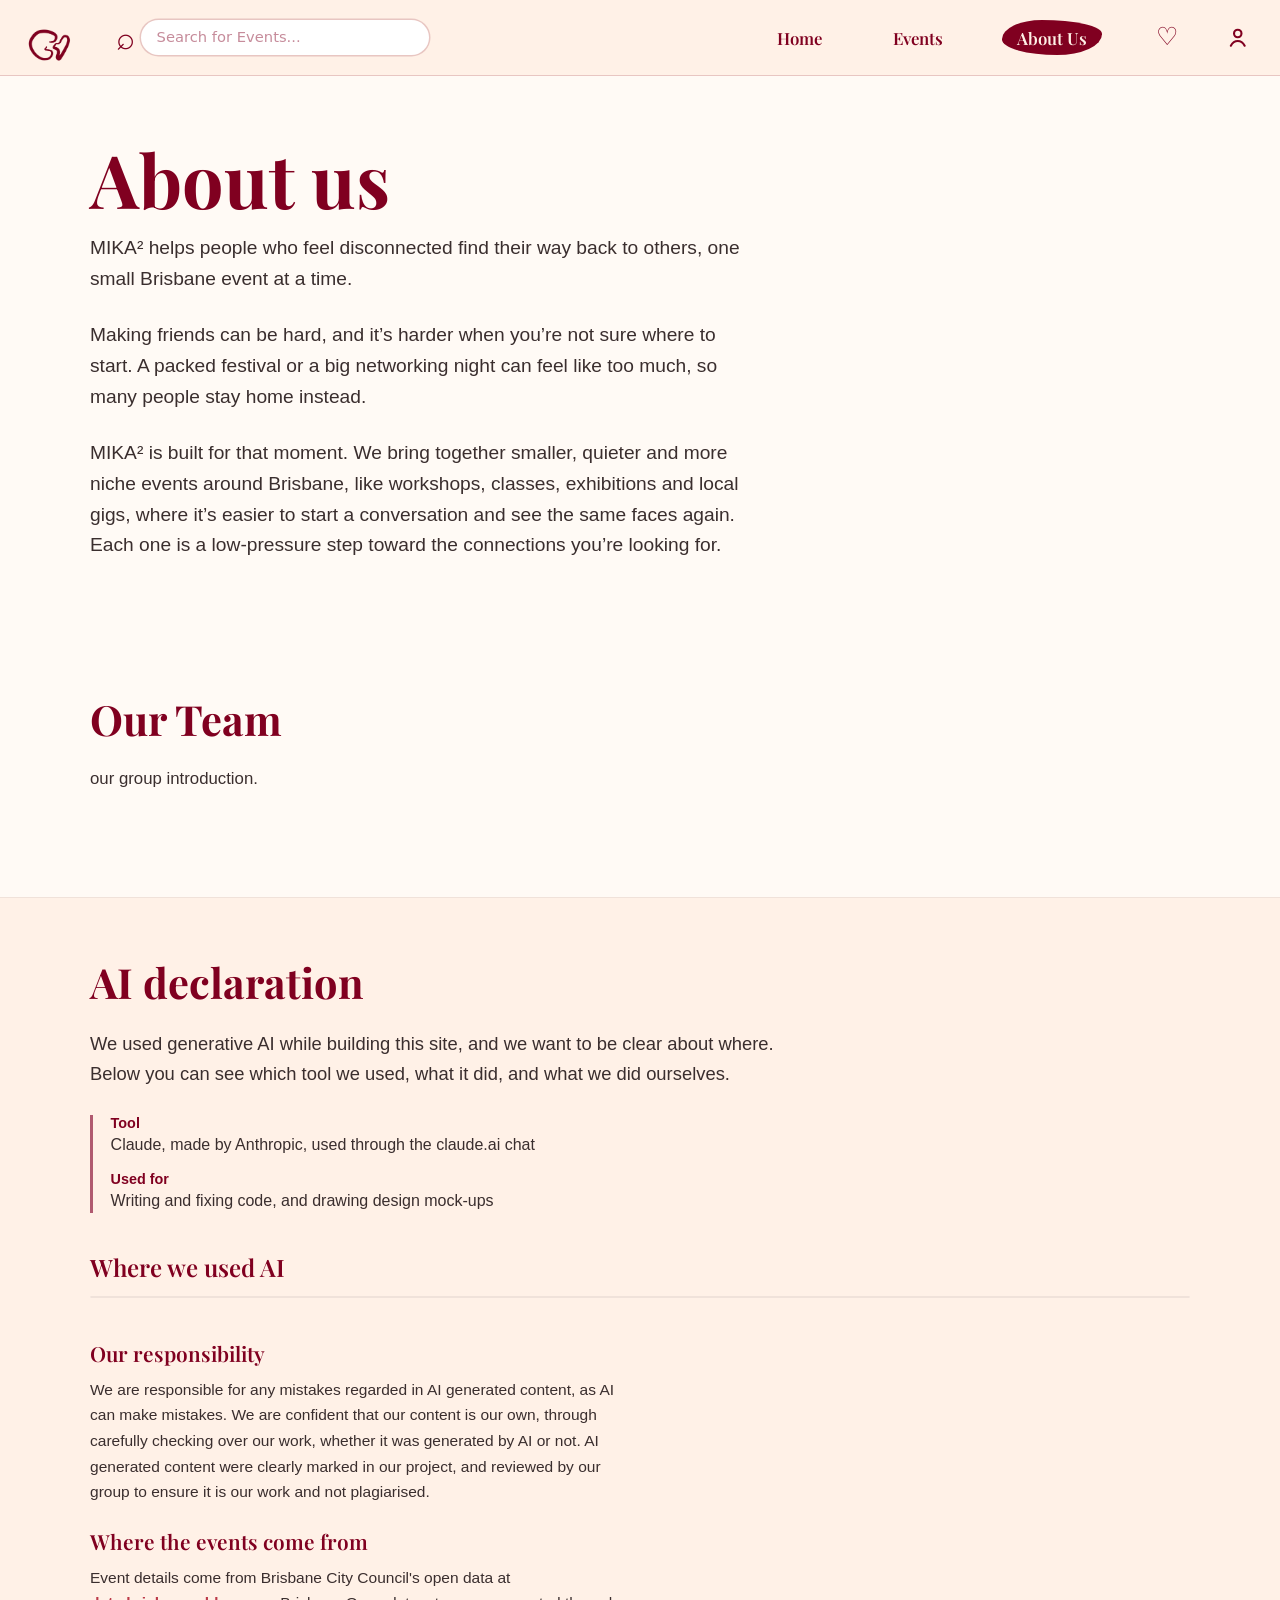
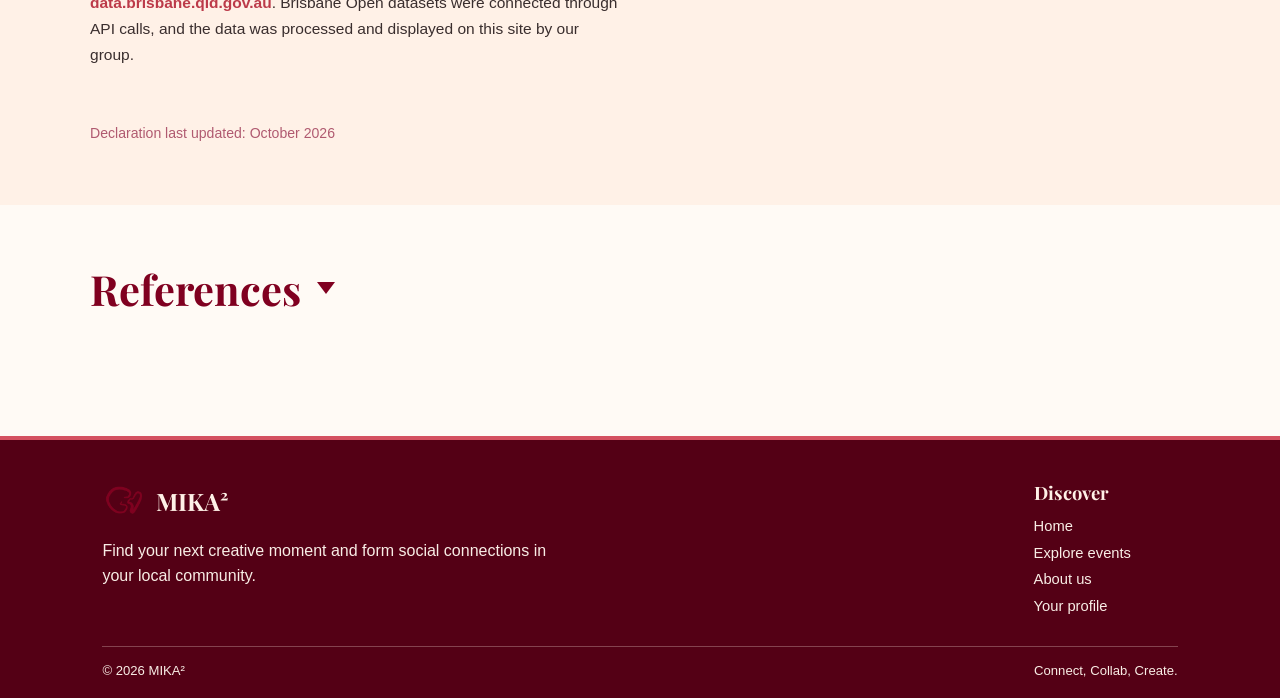
==== html/aboutUs.html @ 2e44e5c0 "about us page (references, added description), fixed heart icon size (header)" ====
<!DOCTYPE html>
<html lang="en">
<head>
    <meta charset="UTF-8">
    <meta name="viewport" content="width=device-width, initial-scale=1.0">
    <title>MIKA² - About Us</title>
    <link rel="stylesheet" href="../css/style.css">
    <link rel="stylesheet" href="https://cdnjs.cloudflare.com/ajax/libs/font-awesome/6.5.0/css/all.min.css">
</head>
<body class="about-page">

<!-- header (same as the other pages; About Us is the active link) -->
<header class="site-header">
    <!-- logo & search bar -->
    <div class="header-start"> 
        <a href="index.html" class="logo" aria-label="Home">
            <img src="../images/logo.png" alt="Site logo" />
        </a>
        <!-- search bar -->
        <form class="search" action="#" method="get">
            <span class="search__icon" aria-hidden="true">⌕</span>
            <input id="search-input" type="search" name="q" placeholder="Search for Events..." autocomplete="off" />
        </form>
    </div>
    <!-- right side of header (nav links, saved, profile) -->
    <div class="header-end">
        <nav class="nav" aria-label="Primary">
            <a href="index.html" class="nav__link">Home</a>
            <a href="browsingPage.html" class="nav__link">Events</a>
            <a href="aboutPage.html" class="nav__link is-active">About Us</a>
            <a href="profilePage.html#favourites" class="icon-btn" aria-label="saved-events">
                <span aria-hidden="true">♡</span>
            </a>
        </nav>

        <div class="header-actions">
            <div class="dropdown-profile-icon">
                <a href="profilePage.html" class="icon-btn" aria-label="Profile">
                <!-- SVG icon for profile - <svg> creates a vector graphic -->
                <svg class="profile-icon" viewBox="0 0 24 24" width="22" height="22" aria-hidden="true">
                    <circle cx="12" cy="8" r="3.5" fill="none" stroke="currentColor" stroke-width="2" />
                    <path d="M5.5 19.5c1.6-3 4-4.5 6.5-4.5s4.9 1.5 6.5 4.5" />
                </svg>
                </a>
                <div class="dropdown-content-profile">
                    <a href="profilePage.html">
                        <i class="fa-regular fa-circle-user"></i> Profile</a>
                    <a href="loginPage.html"> 
                        <i class="fa-solid fa-right-from-bracket"></i> Logout </a>
                    <a href="profilePage.html#settings">
                        <i class="fa-solid fa-gear"></i> Settings</a>
                </div>
            </div>
        </div>
    </div>
</header>

<main>

    <!-- intro -->
    <section class="ab-hero">
        <div class="ab-wrap">
            <h1>About us</h1>
            <p class="ab-hero__lead">
                MIKA² helps people who feel disconnected find their way back to others, one small Brisbane event at a time.
            </p>
            <p class="ab-hero__lead">
                Making friends can be hard, and it’s harder when you’re not sure where to start. A packed festival or a big networking night can feel like too much, so many people stay home instead.
            </p>
            <p class="ab-hero__lead">
                MIKA² is built for that moment. We bring together smaller, quieter and more niche events around Brisbane, like workshops, classes, exhibitions and local gigs, where it’s easier to start a conversation and see the same faces again. Each one is a low-pressure step toward the connections you’re looking for.
            </p>
        </div>
    </section>

    <!-- ===== SECTION 1: GROUP INTRODUCTION ===== -->
    <section class="ab-section" id="group" aria-labelledby="group-title">
        <div class="ab-wrap">
            <h2 id="group-title">Our Team</h2>

            <div class="ab-intro">
                <p>
                    our group introduction.
                </p>

            </div>

            <!-- people are added by about.js from the TEAM list at the top of that file -->
            <ul class="team-list" id="team-list" aria-label="Group members"></ul>
        </div>
    </section>

    <!-- ===== SECTION 2: AI DECLARATION ===== -->
    <section class="ab-section ab-section--tint" id="ai-declaration" aria-labelledby="ai-title">
        <div class="ab-wrap">
            <h2 id="ai-title">AI declaration</h2>

            <p class="ab-statement">
                We used generative AI while building this site, and we want to be clear about where.
                Below you can see which tool we used, what it did, and what we did ourselves.
            </p>

            <dl class="ab-facts">
                <div>
                    <dt>Tool</dt>
                    <dd>Claude, made by Anthropic, used through the claude.ai chat</dd>
                </div>
                <div>
                    <dt>Used for</dt>
                    <dd>Writing and fixing code, and drawing design mock-ups</dd>
                </div>
            </dl>

            <div class="ab-ledger-head">
                <h3>Where we used AI</h3>
            </div>

            <!-- the items are added by about.js from the AI_USES list at the top of that file -->
            <div class="ledger" id="ai-ledger"></div>

            <div class="ab-notes">
                <div>
                    <h3>Our responsibility</h3>
                    <p>
                        We are responsible for any mistakes regarded in AI generated content, as AI can make
                        mistakes. We are confident that our content is our own, through carefully checking over
                        our work, whether it was generated by AI or not.
                        AI generated content were clearly marked in our project, and reviewed by our group
                        to ensure it is our work and not plagiarised. 
                    </p>
                    <h3>Where the events come from</h3>
                    <p>
                        Event details come from Brisbane City Council's open data at
                        <a href="https://data.brisbane.qld.gov.au" target="_blank" rel="noopener">data.brisbane.qld.gov.au</a>.
                        Brisbane Open datasets were connected through API calls, and the data was processed and displayed on this site by our group.
                    </p>
                </div>
            </div>

            <p class="ab-updated">Declaration last updated: <span id="declaration-updated">October 2026</span></p>
        </div>
    </section>

    <!-- ===== SECTION 3: REFERENCES ===== -->
    <section class="ab-section" id="references" aria-labelledby="references-title">
        <div class="ab-wrap">
            <details class="ab-dropdown">
                <summary class="ab-dropdown__summary">
                    <h2 id="references-title">References</h2>
                </summary>
                <p class="ab-statement">
                    @Arosemaxfield. (n.d.). Record Player Doodling [Pinterest pin]. Pinterest. https://au.pinterest.com/pin/705868941645398551/ 
                </p>
                <p class="ab-statement">
                    Bertelli, M. (2023). A thoughtful display of diverse photographs in a well-lit gallery exhibit.Pexel. https://www.pexels.com/photo/series-of-photographies-on-exhibition-15138864/ 
                </p>
                <p class="ab-statement">
                    RDNE Stock project. (2021, June 3). A woman singing while holding a violin · free stock photo. Pexels. https://www.pexels.com/photo/a-woman-singing-while-holding-a-violin-8198153/
                </p>
                <p class="ab-statement">
                    Tiwari, s. (2025). API Handling in JavaScript & React: From Basics to Pro-Level. Dev Community.https://dev.to/shubhamtiwari909/mastering-api-handling-in-javascript-react-a-completeguide-45kk 
            </details>
        </div>
    </section>
</main>

<footer class="site-footer" id="about">
    <div class="site-footer__intro">
        <a href="index.html" class="site-footer__brand" aria-label="MIKA squared home">
            <img src="../images/logo.png" alt="">
            <span>MIKA²</span>
        </a>
        <p>Find your next creative moment and form social connections in your local community.</p>
    </div>

    <nav class="site-footer__links" aria-label="Footer">
        <h2>Discover</h2>
        <a href="index.html">Home</a>
        <a href="browsingPage.html">Explore events</a>
        <a href="aboutPage.html">About us</a>
        <a href="profilePage.html">Your profile</a>
    </nav>

    <div class="site-footer__bottom">
        <span>© 2026 MIKA²</span>
        <span>Connect, Collab, Create.</span>
    </div>
</footer>

<script src="../js/about.js"></script>
<script src="../js/profile-dropDown.js"></script>
</body>
</html>
---- css/style.css ----
.record {
	border: 2px solid orange;
	padding: 1em;
	margin-top: 1em;
}
@font-face {
  font-family: "Playfair Display";
  src: url("../fonts/PlayfairDisplay-Regular.ttf") format("truetype");
  font-weight: 400;
  font-style: normal;
}

@font-face {
  font-family: "Playfair Display";
  src: url("../fonts/PlayfairDisplay-SemiBold.ttf") format("truetype");
  font-weight: 600;
  font-style: normal;
}

@font-face {
  font-family: "Playfair Display";
  src: url("../fonts/PlayfairDisplay-Bold.ttf") format("truetype");
  font-weight: 700;
  font-style: normal;
}

html {
  scroll-behavior: smooth;
  scroll-padding-top: 70px;
}

body {
  margin: 0;
  background: #fffaf5;
  min-height: 100vh;
}

img {
  max-width: 100%;
  display: block;
}

a {
  color: inherit;
  text-decoration: none;
}

/* * ============================
   MIKA² HEADER
   Palette:
   #800020 primary / nav 
   #FFF1E7 header background
   #FFFFFF search bar
   ============================ */ 

/* header */
.site-header {
  display: flex;
  align-items: center;
  justify-content: space-between;
  gap: 1.5rem;
  padding: 0.85rem 1.5rem;
  background: #FFF1E7;
  border-bottom: 1.5px solid color-mix(in srgb, #800020 18%, transparent);
}

.header-start {
  display: flex;
  align-items: center;
  gap: 2.75rem;
  min-width: 0;
}

.logo {
  flex-shrink: 0;
  display: grid;
  place-items: center;
}

.logo img {
  display: block;
  width: 48px;
  height: 48px;
  object-fit: contain;
  transform: translateY(8.5px);
}

.search {
  display: flex;
  align-items: center;
  gap: 0.35rem;
  flex: 0 1 auto;
  min-width: none;
}

.search__icon {
  flex-shrink: 0;
  color: #800020;
  font-size: 2rem;
  line-height: 1;
}

.search input {
  width: 18rem;
  max-width: 100%;
  border: none;
  border-radius: 999px;
  background: #FFFFFF;
  color: #800020;
  padding: 0.65rem 1rem;
  outline: none;
  box-shadow: 0 0 0 1.5px color-mix(in srgb, #800020 18%, transparent);
}

.search input::placeholder {
  color: color-mix(in srgb, #800020 45%, white);
  font-family: "Work Sans", system-ui, sans-serif;
  font-size: 0.92rem;
}

.search input:focus {
  box-shadow: 0 0 0 2px #800020;
}

.header-end {
  display: flex;
  align-items: center;
  gap: 2.25rem;
  margin-left: auto;
}

.nav {
  display: flex;
  align-items: center;
  justify-content: center;
  gap: 3rem;
  margin: 0;
}

.nav__link {
  font-family: "Playfair Display";
  font-weight: 600;
  font-size: 1.05rem;
  color: #800020;
  padding: 0.4rem 0.7rem;
  border-radius: 40% 60% 45% 55% / 55% 40% 60% 45%; 
  transition: background 0.2s ease, color 0.2s ease;
  white-space: nowrap;
}

.nav__link:hover {
  background: color-mix(in srgb, #800020 12%, transparent);
}

.nav__link.is-active {
  background: #800020;
  color: #FFF1E7;
  padding: 0.4rem 0.95rem;
}

.header-actions {
  display: flex;
  align-items: center;
  gap: 0.25rem;
}

.icon-btn {
  appearance: none;
  border: none;
  background: transparent;
  color: #800020;
  padding: 0.35rem;
  cursor: pointer;
  border-radius: 50%;
  display: grid;
  place-items: center;
  font-size: 1.55rem;
  line-height: 1;
}

.icon-btn:hover {
  background: color-mix(in srgb, #800020 10%, transparent);
}

.icon-btn.is-active {
  background: #800020;
  color: #FFF1E7;
  padding: 0.4rem 0.4rem;
}

.profile-icon {
  width: 25.5px;
  height: 25.5px;
  fill: none;
  stroke: currentColor;
  stroke-width: 2;
}

.profile-icon path {
  stroke-linecap: round;
}

/* * ============================
   MIKA² Login/Signup screens
   Palette:
   #800020 primary / heading
   #FFFAF5 card fill
   #D45060 accent / hover
   #7C4040 secondary text
   #3A2E2E body text
   ============================ */

* {
  box-sizing: border-box;
}

body {
  margin: 0;
  font-family: "Work Sans", sans-serif;
  color: #3A2E2E;
}

[hidden] {
  display: none !important;
}

/* Layout: card over background */
.screen {
  position: relative;
  width: 100%;
  min-height: 100vh;
  display: flex;
  align-items: center;
  justify-content: center;
  padding: 24px;
  overflow: hidden;
}

.bg {
  position: absolute;
  inset: 0;
  background-image: url("../images/login_background.png");
  background-size: cover;
  background-position: center;
  filter: brightness(0.9);
  z-index: 0;
}

.card {
  position: relative;
  z-index: 1;
  width: 100%;
  max-width: 574px;
  padding: 44px 46px;
  background-color: #FFFAF5;
  border-radius: 36px;
  text-align: left;
  box-shadow: 0 12px 40px rgba(0, 0, 0, 0.25);
}

/* Each screen inside the card fades in when shown */
.view:not([hidden]) {
  animation: viewFade 0.25s ease;
}

@keyframes viewFade {
  from { opacity: 0; transform: translateY(6px); }
  to   { opacity: 1; transform: translateY(0); }
}

/* Logo (scoped so the site-header logo rules don't affect it) */
.card .logo {
  display: block;
}

.card .logo img {
  width: auto;
  height: 70px;
  margin: 0 0 22px;
  transform: none;
  object-fit: contain;
}

/* Headings */
.welcome,
.question,
.view-title {
  margin: 0;
  color: #800020;
  font-family: "Playfair Display", serif;
  font-weight: 700;
  line-height: 1.15;
  text-align: left;
}

.welcome {
  font-size: 40px;
  letter-spacing: 0.5px;
  text-transform: uppercase;
}

.question {
  margin-bottom: 24px;
  font-size: 40px;
}

.view-title {
  margin-bottom: 24px;
  font-size: 40px;
}

.subtitle {
  margin: 8px 0 30px;
  color: #800020;
  font-size: 20px;
  line-height: 1.3;
}

/* Form */
.form {
  display: flex;
  flex-direction: column;
}

.form label {
  display: block;
  margin: 0 0 10px;
  color: #800020;
  font-size: 18px;
  font-weight: 500;
}

.form input {
  width: 100%;
  height: 60px;
  margin-bottom: 24px;
  padding: 0 20px;
  border: 1px solid #3A2E2E;
  border-radius: 8px;
  background-color: #FFFFFF;
  color: #800020;
  font-family: inherit;
  font-size: 18px;
  outline: none;
}

.form input::placeholder {
  color: #7a6a66;
}

.form input:focus {
  border-color: #800020;
  box-shadow: 0 0 0 3px rgba(128, 0, 32, 0.15);
}

/* Password input with eye icon */
.password-field {
  position: relative;
  margin-bottom: 24px;
}

.password-field input {
  margin-bottom: 0;
  padding-right: 56px;
}

.toggle-password {
  position: absolute;
  top: 50%;
  right: 16px;
  transform: translateY(-50%);
  display: grid;
  place-items: center;
  padding: 4px;
  background: none;
  border: none;
  color: #800020;
  cursor: pointer;
}

.toggle-password:hover {
  color: #D45060;
}

/* Error / success text under the fields */
.form-message {
  margin: 0 0 8px;
  color: #B3261E;
  font-size: 15px;
  line-height: 1.4;
}

.form-message--success {
  color: #2E6B3A;
}

/* Buttons */
.btn {
  display: flex;
  align-items: center;
  justify-content: center;
  width: 100%;
  height: 60px;
  margin-top: 8px;
  background-color: #800020;
  color: #FFFAF5;
  border: none;
  border-radius: 8px;
  font-family: inherit;
  font-size: 18px;
  font-weight: 500;
  letter-spacing: 0.3px;
  cursor: pointer;
  transition: background-color 0.2s ease;
}

.btn:hover {
  background-color: #D45060;
}

.btn--link {
  margin-top: 0;
  text-decoration: none;
}

/* Links under the button */
.card .login-switch {
  margin: 22px 0 0;
  color: #800020;
  font-size: 18px;
}

.card .login-switch a {
  color: #800020;
  font-weight: 600;
  text-decoration: underline;
  text-underline-offset: 4px;
}

.card .login-switch a:hover {
  color: #D45060;
}

/* Confirmation screens (centred) */
.view--center {
  display: flex;
  flex-direction: column;
  align-items: center;
  justify-content: center;
  min-height: 460px;
  text-align: center;
}

.view--center .logo img {
  margin: 0 auto 40px;
  height: 70px;
}

.view--center .view-title {
  margin-bottom: 32px;
  text-align: center;
}

.view--center .btn--link {
  align-self: stretch;
}

/* Smaller screens */
@media (max-width: 600px) {
  .card {
    padding: 32px 22px;
    border-radius: 28px;
  }

  .welcome,
  .question,
  .view-title {
    font-size: 30px;
  }

  .subtitle,
  .form label,
  .card .login-switch {
    font-size: 16px;
  }

  .form input,
  .btn {
    height: 54px;
    font-size: 16px;
  }

  .view--center {
    min-height: 380px;
  }
}

/* * ============================
   MIKA² Browsing Page
   Palette:
   #800020 primary / heading / card border
   #F9EDE6 card fill
   #FFFAF5 event card background
   #D45060 accent / hover / event card detail
   #7C4040 secondary text
   #3A2E2E body text
   ============================ */ 


/* Hero */

.bphero {
  display: flex;
  align-items: center;
  justify-content: center;
  gap: 1.5rem;
  padding: 3.5rem 1.5rem 1.25rem;
  position: relative;
}

.bphero__text h1 {
  margin: 0;
  font-family: "Playfair Display", serif;
  font-weight: 700;
  font-size: clamp(2.4rem, 5vw, 3.4rem);
  color: #800020;
  letter-spacing: 0.01em;
}

.bphero__art {
  transform: translateY(0.35rem);
}

.bphero__art img {
  display: block;
  width: 150px;
  height: auto;
}

/* Event Grid Layout */
.browseevents {
  display: grid;
  grid-template-columns: repeat(3, minmax(0, 1fr));
  gap: 3.25rem 1.75rem;
  padding: 0;
  max-width: none;
  margin: 0;
}

.page-body:has(.filters[hidden]) .browseevents {
  grid-template-columns: repeat(4, minmax(0, 1fr));
}

.browseevent-card {
  min-width: 0;
}

.browseevent-card.is-hidden {
  display: none;
}

.browseevent-card__link {
  display: block;
}

.browseevent-card__frame {
  aspect-ratio: 4 / 3;
  background: #FFFAF5;
  border: 3px solid #800020;
  border-radius: 255px 15px 225px 15px / 15px 225px 15px 255px;
  margin-bottom: 0.75rem;
  overflow: hidden;
  transition: transform 0.25s ease, box-shadow 0.25s ease;
  position: relative;
}

.browseevent-card__frame img {
  width: 100%;
  height: 100%;
  object-fit: cover;
  display: block;
}

.browseevent-card:hover .browseevent-card__frame {
  transform: translateY(-3px) rotate(-0.4deg);
  box-shadow: 4px 6px 0 color-mix(in srgb, #800020 18%, transparent);
}

.browseevent-card__title {
  margin: 0 0 0.2rem;
  font-family:"Work Sans", serif;
  font-weight: 600;
  font-size: 1.15rem;
  color: #800020;
}

.browseevent-card__meta,
.browseevent-card__venue {
  margin: 0;
  font-size: 0.92rem;
  font-weight: 500;
  color: #D45060;
  line-height: 1.35;
}

/* page body & sidebar (filter and sort)*/

.page-body {
  display: grid;
  grid-template-columns: 210px minmax(0, 1fr);
  gap: 1.5rem;
  align-items: start;
  max-width: 1280px;
  margin: 0 auto;
  padding: 0.5rem 1.5rem 3.5rem;
}

.page-body:has(.filters[hidden]) {
  grid-template-columns: minmax(0, 1fr);
}

.page-main {
  min-width: 0;
}

.filter-open {
  appearance: none;
  border: none;
  background: transparent;
  color: #800020;
  font-weight: 500;
  font-family: "Work Sans", system-ui, sans-serif;
  font-size: 1rem;
  cursor: pointer;
  padding: 0;
  margin: 0 0 1.25rem;
}

.filter-open:hover {
  color: #D45060;
}

.page-body:not(:has(.filters[hidden])) .filter-open {
  display: none;
}

/* ---- filter & sort side bar ---- */
.filters {
  display: flex;
  flex-direction: column;
  gap: 1.5rem;
  padding: 0.15rem 0.5rem 1rem 0.25rem;
  color: #800020;
  position: sticky;
  top: 1rem;
  max-height: calc(100vh - 2rem);
  overflow-y: auto;
  overscroll-behavior: contain;
  scrollbar-width: thin;
}

.filters[hidden] {
  display: none;
}

/* - inside filter & sort - */
.filter-toggle {
  appearance: none;
  border: none;
  background: transparent;
  color: #800020;
  font-weight: 500;
  font-size: 1.05rem;
  cursor: pointer;
  padding: 0;
  text-align: left;
  width: fit-content;
}

.filter-toggle:hover {
  color: #D45060;
}

.filter-clear {
  appearance: none;
  background: transparent;
  border: none;
  color: #D45060;
  font-size: 0.88rem;
  font-weight: 500;
  cursor: pointer;
  padding: 0;
  text-align: left;
  width: fit-content;
  text-decoration: underline;
  text-underline-offset: 0.15rem;
}

.filter-clear:hover {
  color: #800020;
}

.filter-group__title {
  margin: 0 0 0.7rem;
  font-family: "Work Sans";
  font-size: 0.95rem;
  font-weight: 600;
  letter-spacing: 0.06em;
  color: #800020;
}

/* drop down for filter */
summary.filter-group__title {
  display: flex;
  align-items: center;
  gap: 0.75rem;
  cursor: pointer;
  list-style: none;
}

summary.filter-group__title::-webkit-details-marker {
  display: none;
}

summary.filter-group__title::after {
  content: "";
  border-left: 5px solid transparent;
  border-right: 5px solid transparent;
  border-top: 7px solid #800020;
  transition: transform 0.2s ease;
}

.filter-group::not([open]) > summary.filter-group__title {
  margin-bottom: 0;
}

.filter-group:not([open]) > summary.filter-group__title::after {
  transform: rotate(180deg);
}

.filter-options {
  display: flex;
  flex-direction: column;
  gap: 0.55rem;
}

.filter-option {
  display: flex;
  align-items: center;
  gap: 0.65rem;
  cursor: pointer;
  color: #800020;
  font-size: 0.95rem;
  font-weight: 400;
  line-height: 1.2;
}

/*-- checkbox --*/
.filter-option input {
  position: absolute;
  opacity: 0;
  pointer-events: none;
}

.filter-option__control {
  width: 0.95rem;
  height: 0.95rem;
  flex-shrink: 0;
  border: 1.75px solid #800020;
  border-radius: 50%;
  background: transparent;
  position: relative;
}

.filter-option__control--check {
  border-radius: 3px;
}

/*- selected circle -*/
.filter-option input:checked + .filter-option__control::after {
  content: "";
  position: absolute;
  inset: 2.5px;
  border-radius: 50%;
  background: #800020;
}

.filter-option input:checked + .filter-option__control--check::after {
  inset: auto;
  left: 50%;
  top: 45%;
  width: 0.28rem;
  height: 0.5rem;
  border-radius: 0;
  background: transparent;
  border-right: 2px solid #800020;
  border-bottom: 2px solid #800020;
  transform: translate(-50%, -55%) rotate(45deg);
}

/*- sidebar scrolling -*/
.filters-option--scroll {
  max-height: 14rem;
  overflow-y: auto;
  padding-right: 0.25rem;
}

.filter-options--scroll .filter-option {
  align-items: flex-start;
}

.filter-options--scroll .filter-option__control {
  margin-top: 0.1rem;
}

/*-- back to top button --*/
.back-to-top {
  /*positioning*/
  position: fixed;
  right: 1.5rem;
  bottom: 1.5rem;
  z-index: 50;

  /*appearance*/
  width: 2.75rem;
  height: 2.75rem;
  border: none;
  border-radius: 50%;
  background: #800020;
  color: #FFFAF5;
  font-size: 1.25rem;
  line-height: 1;
  cursor: pointer;
  box-shadow: 0 4px 12px rgba(58, 46, 46, 0.25);

  /*hidden*/
  opacity: 0;
  visibility: hidden;
  transform: translateY(0.5rem);
  transition: opacity 0.2s ease, transform 0.2s ease, visibility 0.2s ease, background 0.2s ease;
}

.back-to-top.is-visible {
  opacity: 1;
  visibility: visible;
  transform: translateY(0);
}

.back-to-top:hover {
  background: #D45060;
  outline-offset: 3px;
}

@media (max-width: 980px) {
  .page-body {
    grid-template-columns: 190px minmax(0, 1fr);
  }

  .browseevents {
    grid-template-columns: repeat(2, minmax(0, 1fr));
  }

  .page-body:has(.filters[hidden]) .browseevents {
    grid-template-columns: repeat(3, minmax(0, 1fr));
  }

  .creativeevents {
    grid-auto-columns: calc((100% - 1.75rem) / 2);
  }
}

@media (max-width: 720px) {
  .site-header {
    flex-wrap: wrap;
    gap: 0.65rem;
  }

  .header-start {
    flex: 1 1 100%;
  }

  .search {
    flex: 1 1 auto;
  }

  .search input {
    width: 100%;
    flex: 1;
  }

  .header-end {
    width: 100%;
    margin-left: 0;
    justify-content: space-between;
    gap: 1rem;
  }

  .nav {
    gap: 1.25rem;
  }

  .bphero {
    flex-direction: column;
    text-align: center;
    padding-top: 2.5rem;
  }

  .page-body,
  .page-body:has(.filters[hidden]) {
    grid-template-columns: 1fr;
    padding-inline: 1.25rem;
  }

  .browseevents,
  .page-body:has(.filters[hidden]) .browseevents {
    grid-template-columns: repeat(2, minmax(0, 1fr));
    gap: 1.5rem 1.25rem;
  }

  .filters {
    position: static;
    max-height: none;
    overflow-y: visible;
  }
}

@media (max-width: 420px) {
  .nav__link {
    padding: 0.4rem 0.7rem;
    font-size: 0.95rem;
  }

  .browseevents,
  .page-body:has(.filters[hidden]) .browseevents {
    grid-template-columns: 1fr;
  }
}


/* * ============================
   MIKA² Home Page
   Palette:
   #8f0027 - first block 
           - line
   #540015 - second block 
           - popular heading 
   #D45060 - third block 
   ============================ */ 

/* HERO SECTION */

.hero {
    position: relative;
    width: 100%;
    height: 600px;
    overflow: hidden;
}

.hero > img {
    width: 100%;
    height: 100%;
    object-fit: cover;
    object-position: 50% 20%;
    display: block;
}


/* Hero text and button */

.hero-content {
    position: absolute;
    top: 140px;
    right: 28%;
    display: flex;
    flex-direction: column;
    align-items: center;
}


/* Main hero heading */

.hero-title {
    display: flex;
    flex-direction: column;
    align-items: flex-start;
    font-family: "Playfair Display";
    font-size: 65px;
    font-weight: ExtraBold;
    line-height: 1.05;
    color: white;
}

.hero-title span {
    display: block;
    background-color: #8f0027;
    padding: 3px 18px 6px 18px;

    /* Rounded corners */
    border-radius: 12px;

    /* Align all blocks */
    margin-left: 0;
}

/* First block */
.hero-title span:nth-child(1) {
    background-color: #540015;
}

/* Second block */
.hero-title .dark {
    background-color: #800020;
}

/* Third block */
.hero-title .light {
    background-color: #D45060;
}


/* explore events button */

.explore-btn {
    margin-top: 14px;
    background-color: #fff8f2;
    color: #8f0027;
    text-decoration: none;
    font-family: "Playfair";
    font-size: 20px;
    font-weight: bold;
    padding: 10px 17px;
    border-radius: 25px;
    transition: 0.2s ease;
}

.explore-btn:hover {
    background-color: #800020;
    color: white;
}


/* POPULAR EVENTS SECTION */

.popular-section {
    background-color: white;
  padding: 60px 8% 88px;
}


/* heading */

.popular-heading {
    height: 80px;
    background-color: #800020;
    border-radius: 8px;

    display: flex;
    align-items: center;
    justify-content: space-between;

    padding: 0 16px 0 18px;
}

.popular-heading h2 {
    margin: 0;
    color: white;
    font-family: "PlayfairDisplay";
    font-size: 36px;
    font-weight: bold;
}


/* carousel arrows */

.carousel-arrows {
    display: flex;
    gap: 15px;
    align-items: center;
}

.arrow {
    width: 34px;
    height: 34px;

    border-radius: 50%;
    border: 3px solid white;

    background: transparent;
    color: white;

    font-size: 20px;
    font-weight: bold;

    display: flex;
    align-items: center;
    justify-content: center;

    cursor: pointer;
    transition: 0.2s ease;
}

.arrow-left {
    opacity: 0.55;
}

.arrow:hover {
    background-color: white;
    color: #8f0027;
    opacity: 1;
}


/* line under heading */

.heading-line {
    width: 100%;
    height: 3px;
    background-color: #540015;
    margin-top: 14px;
    margin-bottom: 46px;
}


/* event cards */

.event-cards {
    display: grid;
    grid-template-columns: repeat(4, 1fr);
    gap: 35px;
}

.event-card {
    display: block;
    width: 100%;
    min-width: 0;
    border-radius: 15px;
    overflow: hidden;
    background: transparent;
    color: #800020;
    text-decoration: none;
}

.event-card img {
    width: 100%;
    height: 230px;
    object-fit: cover;
    display: block;
    border-radius: 15px;

    transition: transform 0.3s ease;
}

.event-card:hover img {
    transform: scale(1.05);
}

.event-card__details {
    padding: 0.75rem 0 0;
}

.event-card__title {
    margin: 0 0 0.2rem;
    font-family: "Work Sans", serif;
    font-weight: 600;
    font-size: 1.15rem;
    color: #800020;
}

.event-card__meta {
    margin: 0;
    font-size: 0.92rem;
    font-weight: 500;
    color: #D45060;
    line-height: 1.35;
}

.creativeevents {
  display: grid;
  grid-auto-flow: column;
  grid-auto-columns: calc((100% - 3 * 1.75rem) / 4);
  gap: 1.75rem;
  overflow-x: auto;
  scroll-snap-type: x mandatory;
  scrollbar-width: none;
  padding: 6px 4px 10px;
  margin: 0;
}

.creativeevents::-webkit-scrollbar {
  display: none;
}

.creativeevents > * {
  scroll-snap-align: start;
}

.site-footer {
  display: grid;
  grid-template-columns: minmax(0, 1fr) auto;
  gap: 2rem 4rem;
  padding: 2.5rem 8% 1.25rem;
  background: #540015;
  border-top: 4px solid #D45060;
  color: #FFF1E7;
  margin-top: 3.5rem;
}

.site-footer__brand {
  display: inline-flex;
  align-items: center;
  gap: 0.75rem;
  color: #FFF1E7;
  font-family: "Playfair Display", serif;
  font-size: 1.5rem;
  font-weight: 700;
}

.site-footer__brand img {
  width: 42px;
  height: 42px;
  object-fit: contain;
}

.site-footer__intro p {
  max-width: 28rem;
  margin: 0.75rem 0 0;
  color: #F9EDE6;
  font-family: "Work Sans", sans-serif;
  line-height: 1.6;
}

.site-footer__links {
  display: grid;
  align-content: start;
  gap: 0.65rem;
  min-width: 9rem;
}

.site-footer__links h2 {
  margin: 0 0 0.2rem;
  color: #FFF1E7;
  font-family: "Playfair Display", serif;
  font-size: 1.15rem;
}

.site-footer__links a {
  width: fit-content;
  color: #F9EDE6;
  font-family: "Work Sans", sans-serif;
  font-size: 0.92rem;
}

.site-footer__links a:hover {
  color: #FFB2B8;
  text-decoration: underline;
  text-underline-offset: 3px;
}

.site-footer__bottom {
  grid-column: 1 / -1;
  display: flex;
  justify-content: space-between;
  gap: 1rem;
  padding-top: 1rem;
  border-top: 1px solid rgb(255 241 231 / 28%);
  color: #F9EDE6;
  font-family: "Work Sans", sans-serif;
  font-size: 0.82rem;
}


/*******profile page*****/


/* ==========================================================
   PROFILE HEADER
   ========================================================== */

.profile-header {
    width: min(93%, 1400px);
    margin: 0 auto;

    min-height: 165px;
    padding: 2rem 0 1.2rem;

    display: flex;
    align-items: center;
    justify-content: space-between;
}


/* Left profile area */

.profile-info {
    display: grid;

    grid-template-columns: 125px auto;
    grid-template-rows: auto auto;

    column-gap: 2rem;

    align-items: center;
}


/* Profile image */

.avatar {
    grid-column: 1;
    grid-row: 1 / 3;

    width: 125px;
    height: 125px;

    border-radius: 50%;

    overflow: hidden;

    background: #F9EDE6;
}


.avatar-img {
    width: 100%;
    height: 100%;

    object-fit: cover;

    border-radius: 50%;
}

/* greet user */
.profile-name {
    grid-column: 2;
    grid-row: 1;

    align-self: end;

    margin: 0 0 0.3rem;

    font-family: "Playfair Display", serif;
    font-size: 2.5rem;
    font-weight: 700;

    color: #800020;
}


/* Profile description */
.profile-bio {
    grid-column: 2;
    grid-row: 2;
    align-self: start;
    margin: 0;
    font-family: "Work Sans", sans-serif;
    font-size: 1rem;
    font-weight: 400;
    color: #7C4040;
}


/* Edit Profile button  */
.edit-profile {
    appearance: none;
    display: flex;
    align-items: center;
    gap: 0.55rem;
    padding: 0.7rem 1.35rem;
    border: none;
    border-radius: 999px;
    background: #F9EDE6;
    color: #800020;

    font-family: "Work Sans", sans-serif;
    font-size: 0.9rem;
    font-weight: 600;
    cursor: pointer;
    transition:
        background 0.2s ease,
        color 0.2s ease;
}

.edit-profile:hover {
    background: #800020;
    color: #FFFAF5;
}

/*   PROFILE NAVIGATION */

.profile-navigation {
    width: min(93%, 1400px);
    margin: 0 auto;
    display: flex;
    align-items: center;
    gap: 4rem;
    border-bottom: 1px solid #E8D8D2;
}


.profile-nav-item {
    position: relative;
    min-width: 200px;
    padding: 1rem 1rem 1.15rem;
    display: flex;
    align-items: center;
    justify-content: center;

    gap: 0.8rem;
    font-family: "Work Sans", sans-serif;
    font-size: 1rem;
    font-weight: 500;

    color: #8A7A72;

    transition: color 0.2s ease;

}


.profile-nav-item i {
    font-size: 1.3rem;
}

.profile-nav-item:hover {
    color: #800020;
    transition: color 0.2s ease;
    font-weight: 600;
    transition: transform 0.3s ease;
    

}

/* Selected section */
.profile-nav-item.active {
    color: #800020;
    font-weight: 600;
}


/* underline of active tab */
.profile-nav-item.active::after {
    content: "";
    position: absolute;
    left: 0;
    right: 0;
    bottom: -2px;
    height: 2px;
    background: #800020;
    border-radius: 999px;
    
}

/* EVENT SECTION */
.events-section {
    width: min(93%, 1400px);
    margin: 0 auto;
    padding: 1.8rem 0 4rem;
}


/* MY EVENTS HEADER */

.events-header-profile-page {
    display: flex;
    align-items: flex-end;
    justify-content: space-between;
    gap: 1rem;
}

.events-header-profile-page h2 {
    font-family: "Playfair Display", serif;
    font-size: 2.2rem;
    font-weight: 800;
    color: #800020;
}
/* My Events */

.events-header h2 {
    margin: 0 0 0.3rem;
    font-family: "Playfair Display", serif;
    font-size: 2.2rem;
    font-weight: 600;
    color: #800020;
}


/* Subtitle */

.events-header p {
    margin: 0;
    font-family: "Work Sans", sans-serif;
    font-size: 0.95rem;
    font-weight: 400;
    color: #7C4040;
}



/*SEARCH + SORT - Profile Page */

.events-tools {
    display: flex;
    align-items: center;
    gap: 1.7rem;
    margin-left: auto;
}
.event-search {
    width: 260px;
    display: flex;
    align-items: center;
    gap: 0.7rem;
    padding: 0.75rem 1.1rem;
    border: 1px solid #E8D8D2;
    border-radius: 999px;
    background: #FFFFFF;
}

.event-search i {
    color: #800020;
}

.event-search input {
    width: 100%;
    border: none;
    outline: none;
    background: transparent;
    font-family: "Work Sans", sans-serif;
    font-size: 0.88rem;
    color: #3A2E2E;
}

.event-search input::placeholder {
    color: #8A7A72;
}

/* Sort */

.sort-container {
    display: flex;
    align-items: center;
    gap: 0.7rem;
    font-family: "Work Sans", sans-serif;
    font-size: 0.9rem;
    color: #7C4040;
}

.sort-container select {
    padding: 0.7rem 2.2rem 0.7rem 1rem;
    border: 1px solid #E8D8D2;
    border-radius: 999px;
    background: #FFFFFF;
    color: #3A2E2E;
    font-family: "Work Sans", sans-serif;
    font-size: 0.88rem;
    cursor: pointer;
}


/* FILTERS */
.events-filters-section {
    display: flex;
    align-items: center;
    justify-content: space-between;
    gap: 1.5rem;

    margin: 1.6rem 0 2.5rem;
}
.event-filters {
    display: flex;
    align-items: center;
    gap: 0.8rem;
    margin: 0;
}

.filter {
    appearance: none;
    min-width: 130px;
    padding: 0.65rem 1.25rem;
    border: none;
    border-radius: 999px;
    background: #F9EDE6;
    color: #7C4040;
    font-family: "Work Sans", sans-serif;
    font-size: 0.88rem;
    font-weight: 500;

    cursor: pointer;

    transition:
        background 0.2s ease,
        color 0.2s ease;
}


.filter span {
    margin-left: 0.2rem;
}

.filter:hover {
    color: #800020;
    background:
        color-mix(in srgb, #D45060 12%, #F9EDE6);
}


.filter.active {
    background: #800020;
    color: #FFFAF5;

    font-weight: 600;
}


/* FOUR EVENT COLUMNS */
.events-grid-profile-page {
    display: grid;

    grid-template-columns: repeat(4, minmax(0, 1fr));

    gap: 2rem;
}

/* FILTERS + SEARCH/SORT ON SAME ROW */

.events-controls {
    display: flex;
    align-items: center;
    justify-content: space-between;
    gap: 2rem;

    margin: 1.3rem 0 1.6rem;
}

.events-grid-profile-page .event-card {
    width: 100%;
    height: auto;

    min-width: 0;

    overflow: visible;

    border-radius: 0;

    background: transparent;
}


/*   DATE BADGE  */
   
.event-card_date {
    position: absolute;

    top: 0.7rem;
    left: 0.7rem;

    width: 46px;
    height: 50px;

    display: flex;
    flex-direction: column;
    align-items: center;
    justify-content: center;

    border-radius: 12px;

    background: #FFFAF5;

    color: #800020;

    box-shadow: 0 2px 8px rgba(58, 46, 46, 0.08);
}


.event-card_date strong {
    font-family: "Playfair Display", serif;
    font-size: 1.15rem;
    font-weight: 700;

    line-height: 1;
}


.event-card_date span {
    margin-top: 0.15rem;

    font-family: "Work Sans", sans-serif;
    font-size: 0.62rem;
    font-weight: 600;
}


/*  HEART */

.event_card-heart-button {
    appearance: none;

    position: absolute;

    top: 1rem;
    right: 1rem;

    border: none;

    padding: 0;

    background: transparent;

    color: #FFFAF5;

    font-size: 1.5rem;

    cursor: pointer;

    filter:
        drop-shadow(0 1px 2px rgba(58, 46, 46, 0.45));
}


.event_card-heart-button:hover {
    color: #D45060;
}


/* COTENT UNDER IMAGE */

.event-content {
    padding: 0.65rem 1rem 0;
}


/* Category */

.category {
    display: inline-block;

    margin-bottom: 0.4rem;

    padding: 0.25rem 0.65rem;

    border-radius: 999px;

    background: #F9EDE6;

    color: #D45060;

    font-family: "Work Sans", sans-serif;
    font-size: 0.76rem;
    font-weight: 500;
}


/* Event title */

.event-content h3 {
    margin: 0 0 0.75rem;

    font-family: "Work Sans", sans-serif;
    font-size: 1.1rem;
    font-weight: 600;

    color: #800020;

    line-height: 1.25;
}


/* EVENT DETAILS */

.event-detail {
    margin: 0.42rem 0;

    display: flex;
    align-items: center;

    gap: 0.65rem;

    font-family: "Work Sans", sans-serif;
    font-size: 0.88rem;
    font-weight: 500;

    color: #D45060;
}


.event-detail i {
    width: 16px;

    flex-shrink: 0;

    color: #800020;

    text-align: center;
}


/* STATUS PILL */

.event-status {
    margin-top: 0.7rem;

    min-width: 145px;

    display: inline-flex;
    align-items: center;
    justify-content: center;

    gap: 0.5rem;

    padding: 0.55rem 1rem;

    border-radius: 999px;

    font-family: "Work Sans", sans-serif;
    font-size: 0.82rem;
    font-weight: 600;
}


.event-status.attending {
    background: #F9EDE6;
    color: #800020;
}


.event-status.today {
    background: #D45060;
    color: #FFFAF5;
}


.event-status.upcoming {
    background: #F9EDE6;
    color: #7C4040;
}


/* VIEW MORE for event grid - profile page */

.view-more {
    margin-top: 3rem;

    display: flex;
    align-items: center;
    justify-content: center;

    gap: 1.5rem;
}


.view-more > span {
    width: 130px;
    height: 1px;

    background: #D45060;

    opacity: 0.4;
}


.view-more a {
    display: flex;
    align-items: center;

    gap: 0.6rem;

    color: #800020;

    font-family: "Work Sans", sans-serif;
    font-size: 0.9rem;
    font-weight: 600;
}


.view-more a:hover {
    color: #D45060;
}


/*---------------------------------------------------------------------------------------*/
/* profile.css
   Extra styles for the Favourites + Settings tabs on profilePage.html.
   Link it AFTER style.css. Uses the same palette/fonts as style.css:
   #800020 burgundy, #F9EDE6 peach, #FFFAF5 cream, #7C4040 brown, #E8D8D2 border */

[data-tab-panel][hidden] { display: none !important; }

.profile-nav-item { text-decoration: none; }

/* ---------- section headings (shared) ---------- */
.tab-heading {
  display: flex;
  align-items: center;
  justify-content: space-between;
  gap: 1rem;
  margin-bottom: 1.2rem;
}
.tab-heading h2 {
  margin: 0;
  font-family: "Playfair Display", serif;
  font-size: 2.2rem;
  color: #800020;
}

/* ---------- FAVOURITES ---------- */
.fav-filter {
  position: relative;
  display: inline-flex;
  align-items: center;
}
.fav-filter select {
  appearance: none;
  padding: 0.55rem 2.2rem 0.55rem 1.4rem;
  border: none;
  border-radius: 999px;
  background: #800020;
  color: #FFFAF5;
  font-family: "Work Sans", sans-serif;
  font-size: 0.85rem;
  font-weight: 500;
  cursor: pointer;
}
.fav-filter::after {
  content: "\2304";
  position: absolute;
  right: 0.9rem;
  top: 40%;
  transform: translateY(-50%);
  color: #FFFAF5;
  pointer-events: none;
}

#favourites-list {
  display: flex;
  flex-direction: column;
  gap: 1.1rem;
}

.fav-item {
  display: grid;
  grid-template-columns: 205px 1fr auto;
  gap: 1.5rem;
  align-items: stretch;
  padding: 0.9rem;
  border-radius: 14px;
  background: #F9EDE6;
}

.fav-item__image {
  position: relative;
  display: block;
  min-height: 178px;
  border-radius: 12px;
  background: linear-gradient(135deg, #E8D8D2, #D45060);   /* placeholder: the APIs have no images */
}
.fav-item__badge {
  position: absolute;
  top: 8px;
  left: 8px;
  display: flex;
  flex-direction: column;
  align-items: center;
  padding: 0.3rem 0.6rem;
  border-radius: 8px;
  background: #FFFAF5;
  color: #800020;
  font-family: "Work Sans", sans-serif;
  line-height: 1.1;
}
.fav-item__badge strong { font-size: 1.5rem; }
.fav-item__badge span { font-size: 0.75rem; }

.fav-item__body { padding: 0.3rem 0; }
.fav-item__title {
  margin: 0 0 0.5rem;
  font-family: "Playfair Display", serif;
  font-size: 1.9rem;
  font-weight: 600;
  color: #800020;
}
.fav-item__tags { display: flex; flex-wrap: wrap; gap: 0.4rem; margin-bottom: 0.6rem; }
.fav-item__tags .category { margin: 0; background: #FFFAF5; }

.fav-item__detail {
  display: flex;
  align-items: center;
  gap: 0.6rem;
  margin: 0.3rem 0;
  font-family: "Work Sans", sans-serif;
  font-size: 0.9rem;
  color: #3A2E2E;
}
.fav-item__detail i { width: 1rem; color: #800020; }

.fav-item__actions {
  display: flex;
  flex-direction: column;
  justify-content: space-between;
  align-items: flex-end;
  padding: 0.3rem 0.5rem 0.3rem 0;
}
.fav-item__saved {
  display: flex;
  align-items: center;
  gap: 1.2rem;
  font-family: "Work Sans", sans-serif;
  font-size: 0.9rem;
  color: #7C4040;
}
.fav-item__saved-label i { color: #800020; font-size: 1.3rem; vertical-align: middle; }
.fav-item__remove {
  appearance: none;
  border: none;
  background: none;
  color: #7C4040;
  font: inherit;
  cursor: pointer;
}
.fav-item__remove:hover { color: #800020; text-decoration: underline; }

.fav-item__view {
  display: inline-flex;
  align-items: center;
  gap: 2.2rem;
  padding: 0.75rem 1.4rem;
  border-radius: 999px;
  background: #800020;
  color: #FFFAF5;
  font-family: "Work Sans", sans-serif;
  font-size: 0.9rem;
  font-weight: 600;
  text-decoration: none;
  transition: background 0.2s ease;
}
.fav-item__view:hover { background: #540015; }

#favourites-empty {
  padding: 2rem 0;
  font-family: "Work Sans", sans-serif;
  color: #7C4040;
}

/* ---------- SETTINGS ---------- */
.settings-intro { margin: 0 0 1rem 0.2rem; }
.settings-intro h3 {
  margin: 0;
  font-family: "Playfair Display", serif;
  font-size: 1.5rem;
  font-weight: 500;
  color: #800020;
}
.settings-intro p {
  margin: 0.2rem 0 0;
  font-family: "Work Sans", sans-serif;
  font-size: 0.95rem;
  color: #C05A72;
}
#settings-message {
  display: block;
  min-height: 1.2rem;
  margin-top: 0.4rem;
  font-family: "Work Sans", sans-serif;
  font-size: 0.85rem;
  color: #2e7d4f;
}
#settings-message.is-error { color: #b3261e; }

/* two columns with a thin divider between them */
.settings-grid {
  display: grid;
  grid-template-columns: 1fr 1fr;
  align-items: stretch;
}
.settings-col { display: flex; flex-direction: column; gap: 1.4rem; padding: 0 1.4rem; }
.settings-col--left { padding-left: 0; }
.settings-col--right { padding-right: 0; border-left: 1px solid #E8D8D2; }

/* cards */
.settings-card {
  border: 1px solid #F0E2DA;
  border-radius: 14px;
  background: #FFFAF5;
  overflow: hidden;
}
.settings-card__title {
  display: flex;
  align-items: center;
  gap: 0.8rem;
  margin: 0;
  padding: 0.85rem 1.1rem;
  background: #FFF0E8;
  font-family: "Playfair Display", serif;
  font-size: 1.2rem;
  font-weight: 600;
  color: #800020;
}
.settings-card__title i { font-size: 1.1rem; width: 1.2rem; text-align: center; }
.settings-help {
  margin-left: auto;
  display: inline-grid;
  place-content: center;
  width: 22px;
  height: 22px;
  border: 1.5px solid #800020;
  border-radius: 50%;
  font-family: "Work Sans", sans-serif;
  font-size: 0.75rem;
  font-weight: 600;
  cursor: help;
}
.settings-card__body {
  padding: 0.9rem 1.1rem 1.1rem;
  font-family: "Work Sans", sans-serif;
  font-size: 1rem;
  color: #800020;
}

/* text fields: pill inputs */
.settings-field { display: flex; flex-direction: column; gap: 0.3rem; margin-bottom: 0.8rem; }
.settings-field label { font-size: 1rem; color: #800020; }
.settings-field input {
  padding: 0.6rem 1.1rem;
  border: 1px solid #E8D8D2;
  border-radius: 999px;
  background: #FFFAF5;
  font-family: "Work Sans", sans-serif;
  font-size: 0.95rem;
  color: #800020;
}
.settings-field input:focus { outline: 2px solid #D45060; outline-offset: 1px; }

/* checkboxes */
.settings-check {
  display: flex;
  align-items: center;
  gap: 0.9rem;
  margin: 0.55rem 0;
  font-size: 1.05rem;
  color: #800020;
  cursor: pointer;
}
.settings-check input {
  appearance: none;
  -webkit-appearance: none;
  display: grid;
  place-content: center;
  flex: none;
  width: 22px;
  height: 22px;
  margin: 0;
  border: 1.5px solid #800020;
  border-radius: 5px;
  background: transparent;
  cursor: pointer;
}
.settings-check input::after {
  content: "\2713";
  color: #fff;
  font-size: 0.85rem;
  line-height: 1;
  transform: scale(0);
  transition: transform 0.12s ease;
}
.settings-check input:checked { background: #800020; }
.settings-check input:checked::after { transform: scale(1); }
.settings-check input:focus-visible { outline: 2px solid #D45060; outline-offset: 2px; }

.settings-card__footer { display: flex; justify-content: flex-end; margin-top: 0.3rem; }
.settings-link { color: #D45060; text-decoration: underline; font-size: 1.1rem; }

/* notification toggle switches */
.settings-toggle {
  display: flex;
  align-items: center;
  justify-content: space-between;
  margin: 0.6rem 0;
  font-size: 1.05rem;
  color: #800020;
  cursor: pointer;
}
.switch {
  appearance: none;
  -webkit-appearance: none;
  position: relative;
  flex: none;
  width: 46px;
  height: 26px;
  margin: 0;
  border-radius: 999px;
  background: #D9C4BE;
  cursor: pointer;
  transition: background 0.2s ease;
}
.switch::before {
  content: "";
  position: absolute;
  top: 3px;
  left: 3px;
  width: 20px;
  height: 20px;
  border-radius: 50%;
  background: #fff;
  transition: transform 0.2s ease;
}
.switch:checked { background: #800020; }
.switch:checked::before { transform: translateX(20px); }
.switch:focus-visible { outline: 2px solid #D45060; outline-offset: 2px; }

/* account settings rows (Change password / Log out / Help centre) */
.settings-row {
  display: flex;
  align-items: center;
  gap: 0.9rem;
  width: 100%;
  padding: 0.9rem 1.1rem;
  border: none;
  border-top: 1px solid #F0E2DA;
  background: transparent;
  font-family: "Work Sans", sans-serif;
  font-size: 1rem;
  color: #800020;
  text-align: left;
  text-decoration: none;
  cursor: pointer;
}
.settings-row:hover { background: #FFF0E8; }
.settings-row > i:first-child { width: 1.1rem; text-align: center; }
.settings-row__chevron { margin-left: auto; font-size: 0.75rem; transition: transform 0.2s ease; }
.settings-row.is-open .settings-row__chevron { transform: rotate(90deg); }

.password-panel {
  padding: 0.9rem 1.1rem 1.1rem;
  border-top: 1px solid #F0E2DA;
  background: #FFF7F2;
}
.password-panel[hidden] { display: none; }
#password-message { margin: 0.7rem 0 0; font-family: "Work Sans", sans-serif; font-size: 0.85rem; color: #2e7d4f; }
#password-message.is-error { color: #b3261e; }

.settings-btn {
  appearance: none;
  padding: 0.6rem 1.3rem;
  border: none;
  border-radius: 999px;
  background: #800020;
  color: #FFFAF5;
  font-family: "Work Sans", sans-serif;
  font-size: 0.9rem;
  font-weight: 600;
  cursor: pointer;
}
.settings-btn:hover { background: #540015; }

/* ---------- heart button on event cards (browsing + home pages) ---------- */
.browseevent-card { position: relative; }
.fav-btn {
  position: absolute;
  top: 10px;
  right: 10px;
  width: 36px;
  height: 36px;
  border: none;
  border-radius: 50%;
  background: rgba(255, 250, 245, 0.92);
  color: #800020;
  font-size: 20px;
  line-height: 1;
  cursor: pointer;
}
.fav-btn.is-active { color: #e0245e; }

/* ---------- small screens ---------- */
@media (max-width: 800px) {
  .fav-item { grid-template-columns: 1fr; }
  .fav-item__image { min-height: 140px; }
  .fav-item__actions { flex-direction: row; align-items: center; justify-content: space-between; padding: 0; }
  .settings-grid { grid-template-columns: 1fr; gap: 1.4rem; }
  .settings-col { padding: 0; }
  .settings-col--right { border-left: none; }
  .profile-navigation { gap: 1rem; overflow-x: auto; }
  .profile-nav-item { min-width: 130px; }
}


/* ======================================================
   MY EVENTS tab: dropdown, hearts, placeholders
   ====================================================== */

/* custom "Sort by" dropdown (replaces the native <select>) */
.dropdown { position: relative; display: inline-block; min-width: 210px; }

.dropdown__button {
  appearance: none;
  -webkit-appearance: none;
  display: flex;
  align-items: center;
  justify-content: space-between;
  gap: 1rem;
  width: 100%;
  padding: 0.7rem 1.3rem;
  border: 1px solid #E8D8D2;
  border-radius: 999px;
  background: #FFFAF5;
  font-family: "Work Sans", sans-serif;
  font-size: 1rem;
  color: #800020;
  cursor: pointer;
  transition: border-color 0.2s ease, box-shadow 0.2s ease;
}
.dropdown__button:hover { border-color: #D45060; }
.dropdown.is-open .dropdown__button,
.dropdown__button:focus-visible {
  border-color: #800020;
  box-shadow: 0 0 0 3px rgba(212, 80, 96, 0.18);
  outline: none;
}
.dropdown__chevron { font-size: 0.75rem; transition: transform 0.2s ease; }
.dropdown.is-open .dropdown__chevron { transform: rotate(180deg); }

.dropdown__menu {
  position: absolute;
  top: calc(100% + 8px);
  right: 0;
  left: 0;
  z-index: 30;
  margin: 0;
  padding: 6px;
  list-style: none;
  border: 1px solid #F0E2DA;
  border-radius: 18px;
  background: #FFFAF5;
  box-shadow: 0 12px 30px rgba(128, 0, 32, 0.15);
  animation: dropdown-in 0.15s ease;
}
.dropdown__menu[hidden] { display: none; }

.dropdown__option {
  display: flex;
  align-items: center;
  justify-content: space-between;
  padding: 0.65rem 1rem;
  border-radius: 12px;
  font-family: "Work Sans", sans-serif;
  font-size: 0.95rem;
  color: #800020;
  cursor: pointer;
}
.dropdown__option:hover,
.dropdown__option:focus { background: #FFF0E8; outline: none; }
.dropdown__option.is-selected { font-weight: 600; background: #F9EDE6; }
.dropdown__option.is-selected::after { content: "\2713"; color: #800020; font-size: 0.9rem; }

@keyframes dropdown-in {
  from { opacity: 0; transform: translateY(-6px); }
  to   { opacity: 1; transform: translateY(0); }
}

/* heart on My Events cards */
.event_card-heart-button { cursor: pointer; transition: transform 0.15s ease; }
.event_card-heart-button:hover { transform: scale(1.12); }
.event_card-heart-button.is-active i { color: #800020; }

/* cards whose image is missing get a soft placeholder instead of a broken-image icon */
.browseevent-card__frame.no-image {
  background: linear-gradient(135deg, #F9EDE6, #E3B4BF);
}

/* filter buttons feel clickable */
.event-filters .filter { cursor: pointer; transition: background 0.2s ease, color 0.2s ease; }

.my-events-empty {
  padding: 2rem 0;
  font-family: "Work Sans", sans-serif;
  color: #7C4040;
}
.my-events-empty[hidden] { display: none; }


/* ======================================================
   MY EVENTS: List / Calendar toggle + calendar view
   ====================================================== */

/* toggle */
.view-toggle {
  display: inline-flex;
  margin-left: 1rem;
  border: 1px solid #E8D8D2;
  border-radius: 999px;
  background: #FFFFFF;
  overflow: hidden;
}
.view-toggle__btn {
  appearance: none;
  display: inline-flex;
  align-items: center;
  gap: 0.45rem;
  padding: 0.6rem 1.1rem;
  border: none;
  background: transparent;
  font: inherit;
  font-size: 0.9rem;
  color: #7C4040;
  cursor: pointer;
  transition: background 0.15s ease, color 0.15s ease;
}
.view-toggle__btn:hover { background: #FFF0E8; }
.view-toggle__btn.is-active { background: #800020; color: #FFFFFF; font-weight: 700; }
.view-toggle__btn:focus-visible { outline: 2px solid #D45060; outline-offset: -2px; }

/* layout: calendar on the left, selected-day panel on the right */
.my-calendar {
  display: grid;
  grid-template-columns: minmax(0, 1.9fr) minmax(280px, 1fr);
  gap: 1.3rem;
  align-items: start;
  margin: 1.5rem 0 1rem;
}
.my-calendar[hidden] { display: none; }

/* calendar card */
.cal-card {
  padding: 1.1rem 1.1rem 1rem;
  border: 1px solid #F0E2DA;
  border-radius: 18px;
  background: #FFFFFF;
}
.cal-card__head { display: flex; align-items: center; gap: 0.6rem; margin-bottom: 0.8rem; }
.cal-card__head h3 {
  margin: 0 auto 0 0;
  font-family: "Playfair Display", serif;
  font-size: 1.6rem;
  font-weight: 700;
  color: #800020;
}
.cal-today-btn {
  appearance: none;
  padding: 0.4rem 1rem;
  border: 1px solid #800020;
  border-radius: 999px;
  background: transparent;
  font: inherit;
  font-size: 0.8rem;
  font-weight: 700;
  color: #800020;
  cursor: pointer;
}
.cal-today-btn:hover { background: #800020; color: #FFFFFF; }
.cal-nav, .cal-heart {
  appearance: none;
  display: grid;
  place-content: center;
  width: 34px;
  height: 34px;
  border: 1px solid #E8D8D2;
  border-radius: 50%;
  background: #FFFFFF;
  color: #800020;
  cursor: pointer;
}
.cal-nav:hover, .cal-heart:hover { background: #FFF0E8; }
.cal-heart.is-active { color: #800020; border-color: #800020; }

.cal-weekdays, .cal-grid { display: grid; grid-template-columns: repeat(7, minmax(0, 1fr)); gap: 4px; }
.cal-weekdays { margin-bottom: 4px; }
.cal-weekdays span {
  text-align: center;
  font-size: 0.7rem;
  font-weight: 700;
  letter-spacing: 0.06em;
  text-transform: uppercase;
  color: #B05A70;
}

/* a day */
.cal-cell {
  appearance: none;
  display: flex;
  flex-direction: column;
  gap: 4px;
  min-height: 78px;
  padding: 6px;
  border: none;
  border-radius: 10px;
  background: #FFFAF5;
  font: inherit;
  text-align: left;
  cursor: pointer;
  transition: background 0.15s ease;
}
.cal-cell:hover { background: #FFF1E7; }
.cal-cell:focus-visible { outline: 2px solid #D45060; outline-offset: 1px; }
.cal-cell.is-outside { background: transparent; }
.cal-cell.is-outside .cal-cell__num { color: #CDBAB4; font-weight: 400; }
.cal-cell.is-selected { background: #FFF1E7; box-shadow: inset 0 0 0 2px #800020; }

.cal-cell__num { font-size: 0.78rem; font-weight: 700; color: #3A2E2E; line-height: 1; }
.cal-cell.is-today .cal-cell__num {
  display: inline-grid;
  place-content: center;
  width: 22px;
  height: 22px;
  margin: -3px 0 0 -3px;
  border-radius: 50%;
  background: #800020;
  color: #FFFFFF;
}

.cal-cell__events { display: flex; flex-direction: column; gap: 3px; min-width: 0; }
.cal-ev {
  display: block;
  padding: 2px 6px;
  border-radius: 6px;
  font-size: 0.66rem;
  font-weight: 500;
  white-space: nowrap;
  overflow: hidden;
  text-overflow: ellipsis;
}
.cal-ev.is-attending { background: #800020; color: #FFFFFF; }
.cal-ev.is-saved { background: #F4D3D8; color: #800020; }
.cal-ev.is-attended { background: #EADBD5; color: #7C4040; }
.cal-more { font-size: 0.64rem; color: #B05A70; padding-left: 2px; }

/* legend */
.cal-legend {
  display: flex;
  flex-wrap: wrap;
  gap: 1.1rem;
  margin-top: 0.9rem;
  padding-top: 0.8rem;
  border-top: 1px solid #F0E2DA;
  font-size: 0.78rem;
  color: #5A4A4A;
}
.cal-legend span { display: inline-flex; align-items: center; gap: 0.4rem; }
.cal-dot { width: 10px; height: 10px; border-radius: 3px; display: inline-block; }
.cal-dot.is-attending { background: #800020; }
.cal-dot.is-saved { background: #F4D3D8; }
.cal-dot.is-attended { background: #EADBD5; }
.cal-dot.is-today { background: #FFF1E7; box-shadow: inset 0 0 0 2px #800020; }

/* selected day panel */
.cal-panel {
  display: flex;
  flex-direction: column;
  gap: 0.8rem;
  padding: 1.2rem;
  border-radius: 18px;
  background: #FFF6F0;
}
.cal-panel__label { margin: 0; font-size: 0.68rem; font-weight: 700; letter-spacing: 0.08em; color: #B05A70; }
.cal-panel__date {
  margin: -0.4rem 0 0;
  font-family: "Playfair Display", serif;
  font-size: 1.4rem;
  font-weight: 600;
  color: #800020;
}
.cal-today-pill {
  align-self: flex-start;
  margin-top: -0.3rem;
  padding: 2px 12px;
  border-radius: 999px;
  background: #BC3A49;
  font-size: 0.7rem;
  font-weight: 700;
  color: #FFFFFF;
}

.cal-event {
  display: flex;
  flex-direction: column;
  gap: 0.55rem;
  padding: 0.9rem;
  border-radius: 14px;
  background: #FFFFFF;
}
.cal-event__top { display: flex; gap: 0.75rem; }
.cal-event__thumb {
  flex: none;
  width: 60px;
  height: 60px;
  border-radius: 10px;
  background: linear-gradient(135deg, #F9EDE6, #E3B4BF);
  overflow: hidden;
}
.cal-event__thumb img { width: 100%; height: 100%; object-fit: cover; }
.cal-event__titles { display: flex; flex-direction: column; align-items: flex-start; gap: 4px; min-width: 0; }
.cal-event__titles .category { margin: 0; }
.cal-event__titles h4 {
  margin: 0;
  font-family: "Playfair Display", serif;
  font-size: 1.05rem;
  font-weight: 600;
  color: #800020;
}
.cal-event__detail { display: flex; align-items: center; gap: 0.5rem; margin: 0; font-size: 0.8rem; color: #7C4040; }
.cal-event__detail i { width: 1rem; color: #800020; }
.cal-event__actions { display: flex; align-items: center; gap: 0.5rem; margin-top: 0.2rem; }

.cal-status {
  display: inline-flex;
  align-items: center;
  gap: 0.3rem;
  padding: 0.35rem 0.8rem;
  border-radius: 999px;
  background: #F9EDE6;
  font-size: 0.75rem;
  font-weight: 700;
  color: #800020;
}
.cal-status.is-saved { background: #F4D3D8; }
.cal-status.is-attended { background: #EADBD5; color: #7C4040; }
.cal-btn {
  margin-left: auto;
  padding: 0.5rem 1.1rem;
  border-radius: 999px;
  background: #BC3A49;
  font-size: 0.78rem;
  font-weight: 700;
  color: #FFFFFF;
  text-decoration: none;
}
.cal-btn:hover { background: #800020; }

.cal-empty { padding: 0.8rem 0; color: #7C4040; font-size: 0.9rem; }
.cal-empty p { margin: 0 0 0.4rem; }
.cal-link { color: #BC3A49; font-weight: 700; }

/* coming up */
.cal-upcoming { display: flex; flex-direction: column; gap: 0.5rem; }
.cal-row {
  appearance: none;
  display: flex;
  align-items: center;
  gap: 0.75rem;
  padding: 0.6rem 0.75rem;
  border: none;
  border-radius: 12px;
  background: #FFFFFF;
  font: inherit;
  text-align: left;
  cursor: pointer;
}
.cal-row:hover { background: #FFF1E7; }
.cal-row__date {
  display: flex;
  flex: none;
  flex-direction: column;
  align-items: center;
  justify-content: center;
  width: 42px;
  height: 42px;
  border-radius: 10px;
  background: #FFF1E7;
  color: #800020;
  line-height: 1;
}
.cal-row__date strong { font-size: 0.95rem; }
.cal-row__date small { margin-top: 2px; font-size: 0.55rem; font-weight: 700; letter-spacing: 0.05em; }
.cal-row__text { display: flex; flex-direction: column; gap: 2px; min-width: 0; }
.cal-row__title { font-size: 0.85rem; font-weight: 700; color: #3A2E2E; }
.cal-row__sub { font-size: 0.74rem; color: #7C4040; }

/* add to my calendar */
.cal-add {
  appearance: none;
  display: flex;
  align-items: center;
  justify-content: center;
  gap: 0.5rem;
  padding: 0.65rem;
  border: 1px solid #800020;
  border-radius: 999px;
  background: transparent;
  font: inherit;
  font-size: 0.85rem;
  font-weight: 700;
  color: #800020;
  cursor: pointer;
}
.cal-add:hover:not(:disabled) { background: #800020; color: #FFFFFF; }
.cal-add:disabled { opacity: 0.45; cursor: not-allowed; }

/* ---------- small screens ---------- */
@media (max-width: 900px) {
  .my-calendar { grid-template-columns: 1fr; }
}
@media (max-width: 600px) {
  .view-toggle { margin-left: 0; }
  .cal-cell { min-height: 54px; padding: 4px; }
  /* long labels turn into little coloured dots */
  .cal-cell__events { flex-direction: row; flex-wrap: wrap; gap: 3px; }
  .cal-ev { width: 8px; height: 8px; padding: 0; border-radius: 50%; font-size: 0; }
  .cal-more { display: none; }
}


/* ======================================================
   SMOOTH TAB SWITCHING (My Events / Favourites / Settings)
   No extra JS needed: when a panel's "hidden" is removed it
   becomes visible and this animation plays on it.
   ====================================================== */
@keyframes tab-in {
  from { opacity: 0; transform: translateY(10px); }
  to   { opacity: 1; transform: none; }
}

[data-tab-panel]:not([hidden]),
.my-calendar:not([hidden]),
#my-events-grid:not([hidden]) {
  animation: tab-in 0.35s ease both;     /* also used for the List / Calendar switch */
}

/* the burgundy underline slides in instead of snapping */
.profile-nav-item { transition: color 0.25s ease; }
.profile-nav-item::after {
  content: "";
  position: absolute;
  left: 0;
  right: 0;
  bottom: -2px;
  height: 2px;
  border-radius: 999px;
  background: #800020;
  transform: scaleX(0);
  transition: transform 0.3s ease;
}
.profile-nav-item.active::after { transform: scaleX(1); }

/* people who turn animations off in their system settings get instant switching */
@media (prefers-reduced-motion: reduce) {
  [data-tab-panel]:not([hidden]),
  .my-calendar:not([hidden]),
  #my-events-grid:not([hidden]) { animation: none; }
  .profile-nav-item::after { transition: none; }
}




/*---------------------------------------------------------------------------------------*/
/* editProfile.css*/

[hidden] { display: none !important; }

body.edit-profile-page { margin: 0; background: #FFFAF5; color: #800020; font-family: "Work Sans", sans-serif; }

.ep-page { max-width: 900px; margin: 0 auto; padding: 1.2rem 1.5rem 3rem; }

.ep-back {
  display: inline-flex;
  align-items: center;
  gap: 0.5rem;
  font-size: 1.05rem;
  color: #800020;
  text-decoration: none;
}
.ep-back i { font-size: 0.8rem; }
.ep-back:hover { text-decoration: underline; }

.ep-title {
  margin: 1.2rem 0 0.2rem;
  font-family: "Playfair Display", serif;
  font-size: 2.8rem;
  font-weight: 700;
  color: #800020;
}
.ep-subtitle { margin: 0; font-size: 0.85rem; color: #B05A70; }

.ep-form { max-width: 700px; margin: 0 auto; }

/* ---------- avatar ---------- */
.ep-avatar { display: flex; flex-direction: column; align-items: center; gap: 0.9rem; padding-bottom: 1.2rem; }
.ep-avatar__circle {
  display: grid;
  place-content: center;
  width: 114px;
  height: 114px;
  border-radius: 50%;
  background: #FFF0E8;
  overflow: hidden;
}
.ep-avatar__circle svg { width: 84px; height: 84px; }
.ep-avatar__circle img { width: 100%; height: 100%; object-fit: cover; }

/* ---------- sections ---------- */
.ep-section { padding: 1.1rem 0 1.4rem; border-top: 1px solid #E8D8D2; }
.ep-section__title {
  margin: 0 0 1rem;
  font-family: "Playfair Display", serif;
  font-size: 1.1rem;
  font-weight: 400;
  color: #B05A70;
}

.ep-row { display: grid; grid-template-columns: 1fr 1fr; gap: 1rem 1.2rem; }

.ep-field { display: flex; flex-direction: column; gap: 0.35rem; margin-bottom: 0.9rem; }
.ep-field label { font-size: 0.9rem; color: #800020; }
.req { margin-left: 2px; color: #D45060; }

.ep-field input,
.ep-select select {
  width: 100%;
  box-sizing: border-box;
  padding: 0.6rem 1.1rem;
  border: 1px solid #E8D8D2;
  border-radius: 999px;
  background: #FFFAF5;
  font-family: "Work Sans", sans-serif;
  font-size: 0.9rem;
  color: #800020;
}
.ep-field input::placeholder { color: #DDAAB6; }
.ep-field input:focus,
.ep-select select:focus { outline: 2px solid #D45060; outline-offset: 1px; }
.ep-field input[aria-invalid="true"] { border-color: #b3261e; }

.ep-field--dob input { width: 220px; }
.ep-field--csv input { width: 84px; text-align: center; }

.ep-select { position: relative; }
.ep-select select { appearance: none; -webkit-appearance: none; padding-right: 2.4rem; cursor: pointer; }
.ep-select::after {
  content: "\2304";
  position: absolute;
  right: 1.1rem;
  top: 38%;
  transform: translateY(-50%);
  pointer-events: none;
}

.field-error { min-height: 0; margin: 0; font-size: 0.78rem; color: #b3261e; }
.field-error:empty { display: none; }

/* ---------- saved payment methods ---------- */
#payment-list { display: flex; flex-direction: column; gap: 0.8rem; margin-bottom: 1rem; }

.pay-item {
  display: flex;
  align-items: center;
  gap: 1rem;
  padding: 0.7rem 1rem 0.7rem 0.7rem;
  border: 1px solid #F0E2DA;
  border-radius: 14px;
  background: #FFFAF5;
}
.pay-item__icon {
  display: grid;
  place-content: center;
  flex: none;
  width: 76px;
  height: 62px;
  border: 1px solid #C9B5AF;
  border-radius: 6px;
  color: #B05A70;
  font-size: 1.5rem;
}
.pay-item__info { display: flex; flex-direction: column; gap: 2px; font-size: 0.85rem; }
.pay-item__title { color: #800020; }
.pay-item__sub { color: #C98A9A; }
.pay-item__badge {
  align-self: flex-start;
  margin-top: 3px;
  padding: 1px 18px;
  border-radius: 999px;
  background: #E3B4BF;
  font-size: 0.8rem;
  color: #800020;
}
.pay-item__actions { display: flex; align-items: center; gap: 1.4rem; margin-left: auto; }

.ep-link-btn {
  appearance: none;
  display: inline-flex;
  align-items: center;
  gap: 0.45rem;
  padding: 0;
  border: none;
  background: none;
  font-family: "Work Sans", sans-serif;
  font-size: 0.85rem;
  color: #800020;
  cursor: pointer;
}
.ep-link-btn:hover { text-decoration: underline; }

.ep-empty { margin: 0 0 1rem; font-size: 0.9rem; color: #B05A70; }

/* add new payment method box */
.ep-add {
  padding: 1rem 1.1rem 1.1rem;
  border: 1.5px dashed #E0C8C0;
  border-radius: 14px;
}
.ep-add__title { margin: 0 0 0.3rem; font-size: 1.2rem; font-weight: 500; color: #800020; }
.ep-add__note { margin: 0 0 1rem; font-size: 0.8rem; color: #B05A70; }
.ep-add__actions { display: flex; align-items: center; gap: 1.2rem; }

/* ---------- buttons ---------- */
.ep-btn-primary,
.ep-btn-outline {
  appearance: none;
  display: inline-flex;
  align-items: center;
  justify-content: center;
  gap: 0.6rem;
  padding: 0.65rem 1.5rem;
  border-radius: 999px;
  font-family: "Work Sans", sans-serif;
  font-size: 0.9rem;
  cursor: pointer;
  transition: background 0.2s ease, color 0.2s ease;
}
.ep-btn-primary { border: 1px solid #800020; background: #800020; color: #FFFAF5; font-size: 1rem; padding: 0.8rem 1.8rem; }
.ep-btn-primary:hover { background: #540015; }
.ep-btn-outline { border: 1px solid #800020; background: transparent; color: #800020; padding: 0.5rem 1.1rem; }
.ep-btn-outline:hover { background: #800020; color: #FFFAF5; }
.ep-btn-outline--wide { min-width: 106px; padding: 0.8rem 1.8rem; font-size: 1rem; }

.ep-actions {
  display: flex;
  align-items: center;
  justify-content: flex-end;
  gap: 1.4rem;
  margin-top: 1.5rem;
}
.ep-or { color: #800020; }
.ep-status { margin-right: auto; font-size: 0.9rem; color: #2e7d4f; }
.ep-status.is-error { color: #b3261e; }

button:focus-visible,
a:focus-visible { outline: 2px solid #D45060; outline-offset: 2px; }

/* ---------- small screens ---------- */
@media (max-width: 640px) {
  .ep-row { grid-template-columns: 1fr; }
  .ep-title { font-size: 2.2rem; }
  .pay-item { flex-wrap: wrap; }
  .pay-item__actions { margin-left: 0; width: 100%; justify-content: flex-end; }
  .ep-actions { flex-wrap: wrap; }
  .ep-status { width: 100%; }
}

/*==========================================================
   Booking Page
   ========================================================== */


/* Banner Carousel Section */
.banner-carousel {
    margin-bottom: 2.5rem;
}

.carousel-container {
    position: relative;
    width: 100%;
    aspect-ratio: 21 / 9;
    max-height: 480px;
    opacity: 80%;
    overflow: hidden;
    background: #FFFAF5;
 }

.carousel-container img {
    width: 100%;
    height: 100%;
    object-fit: cover;
}

/* Carousel Arrow Buttons */
.carousel-container .arrow-left,
.carousel-container .arrow-right {
    position: absolute;
    top: 50%;
    transform: translateY(-50%);
    border: none;
    border-radius: 50%;
    width: 50px;
    height: 50px;
    display: grid;
    place-items: center;
    cursor: pointer;
    box-shadow: 0 4px 10px rgba(0, 0, 0, 0.15);
    transition: background 0.2s ease;
    z-index: 2;
}

/* Event and Host Section Wrapper */
.event-and-host {
    display: flex;
    flex-direction: column;
    gap: 1.5rem;
    margin-bottom: 2.5rem;
    margin-left: 40px;
}

/* Top Row: Title on the left, Buttons across on the right */
.event-info {
    display: flex;
    justify-content: space-between;
    align-items: center;
    width: 100%;
    gap: 2rem;
}

.event-info h1.event-name {
    margin: 0;
    font-family: "Playfair Display", serif;
    font-size:40px;
    font-weight: 700;
    color: #800020;
    flex: 1;
}

.event-info .buttons {
    display: flex;
    gap: 30px;
    flex-shrink: 0;
    margin-right: 60px;
    
}

.event-info .buttons button {
    appearance: none;
    border: none;
    border-radius: 999px;
    padding: 0.65rem 1.4rem;
    background: #800020;
    color: #FFFAF5;
    font-family: "Work Sans", sans-serif;
    font-size: 20px;
    font-weight: 600;
    gap: 10px;
    display: flex;
    align-items: center;
    cursor: pointer;
    transition: background 0.2s ease;
}

.event-info .buttons button:hover {
    background: #D45060;
}

.event-info .buttons button img {
    width: 30px;
    height: 30px;
    filter: brightness(0) invert(1);
}

/* Host Info Block */
.host-info {
    display: flex;
    align-items: center;
    gap: 1.5rem;
    align-self: flex-start;
}

.host-avatar {
    width: 80px;
    height: 80px;
    border-radius: 50%;
    overflow: hidden;
    background: #F9EDE6;
    flex-shrink: 0;
}

.host-avatar img {
    width: 100%;
    height: 100%;
    object-fit: cover;
}

.host-details {
    display: flex;
    flex-direction: column;
    gap: 6px;
    flex: 1;
}

/* Top row: Host Name & Follow Button */
.host-top-row {
    display: flex;
    justify-content: space-between;
    align-items: center;
    width: 100%;
    gap: 30px;
}

.host-name {
    margin: 0;
    font-size: 1.25rem;
    color: #5A1827;
    font-weight: 700;
}

/* Larger Follow Button */
.host-details button {
    appearance: none;
    border: none;
    border-radius: 999px;
    padding: 0.5rem 1.6rem; 
    background: #800020; 
    color: #FFFAF5;
    font-size: 0.95rem;
    font-weight: 600;
    cursor: pointer;
    flex-shrink: 0;
}

/* Location and Date Rows with smaller text */
.host-info-row {
    display: flex;
    align-items: center;
    gap: 0.5rem; 
    font-size: 0.85rem;
    color: #5A1827;
}

.host-info-row img {
    width: 14px;
    height: 14px;
    object-fit: contain;
}

.host-details .location,
.host-details .date {
    margin: 0;
    font-size: 0.85rem;
    color: #5A1827;
}

/* Ensure the sub-navigation sticky rule also uses align-self for flex */
.sub-nav {
  position: sticky;
  top: 0;
  width: 50%;
  z-index: 100;
  padding: 10px 0;
  align-self: flex-start; /* Add this if content-sub-nav flex impacts it */
  margin-left: 40px;
}

.container-nav-tabs {
  display: flex;
  gap: 20px;
}

   /* Make the container below the nav a side-by-side flex row */
.content-sub-nav {
    display: flex;
    justify-content: space-between;
    align-items: flex-start;
    margin-left: 40px;
}

.sub-nav {
  position: sticky;
  top: 0;
  z-index: 100; 
  padding: 10px 0;
  background-color: #FFFAF5;
  font-weight: bold;
  font-size: 22px;
}

/*sub-nav tabs onclick*/
.content-sub-nav .left-side section {
  display: none;
  font-size: 20px;
  margin-right: 300px;
  margin-left: 50px;
  margin-top: 20px;
}

.content-sub-nav .left-side section.active {
  display: block;
}

.sub-nav .tab-link.active {
  border-bottom: 2px solid #800020;
}

/* Right side booking column stays sticky */
.content-sub-nav .right-side {
    flex: 0 0 30%;
    position: sticky;
    top: 20px; 
    margin-right: 150px; 
}

/* Card styling */
.booking-card {
    background-color: #FFF1E7; /* existing */
    padding: 30px; /* existing */
    border-radius: 20px; /* increased to match image */
    box-shadow: 0 10px 30px rgba(0, 0, 0, 0.15); /* deeper shadow matching image */
    width: 100%;
    color: #800020; /* base color: burgundy */
}

/* Price styling */
.booking-card .price {
    margin: 0 0 20px 0;
    font-family: "Playfair Display", serif;
    font-size: 32px;
    font-weight: 700;
}
.booking-card .price #event-price {
    font-weight: 700;
}
.booking-card .price .per-person {
    font-family: "Work Sans", serif;
    font-size: 20px;
    font-weight: 500;
}

.booking-details {
    list-style: none;
    padding: 0;
    margin: 0 0 24px 0;
    display: flex;
    flex-direction: column;
    gap: 14px;
}

.booking-details li {
    font-size: 20px;
}

.booking-details li img {
    width: 30px;
    height: 30px;
    object-fit: contain;
    margin-right: 12px;
}

.booking-item {
    display: flex;
    align-items: center; 
    gap: 12px;  
    font-size: 0.95rem;
    color: #800020;
}

.booking-item span {
    font-size: 20px;
}

.booking-item img {
    width: 30px;
    height: 30px;
    object-fit: contain; 
}

/* Date/Time special styling */
.booking-item.date-time {
    align-items: start;
}
.booking-item .date-time-content {
    display: flex;
    flex-direction: column;
}
.booking-item .date-time-content #card-date {
    font-weight: 600; /* Bolder date */
}

/* Button centering and styling */
.get-tickets-wrap {
    display: flex;
    justify-content: center;
    width: 100%;
}
.get-tickets {
    appearance: none;
    background-color: #800020; /* Solid burgundy from image */
    color: #FFFAF5;
    border: none;
    border-radius: 999px;
    padding: 15px 35px;
    font-family: "Work Sans", sans-serif;
    font-size: 20px;
    font-weight: 600;
    cursor: pointer;
    transition: background-color 0.2s ease;
}
.get-tickets:hover {
    background-color: #D45060; /* use existing hover accent */
}

/* Cancellation Policy block at the bottom */
.cancellation-policy {
    margin-top: 20px;
    display: flex;
    align-items: center;
    gap: 12px;
}

.cancellation-policy img {
    width: 24px;
    height: 24px;
    object-fit: contain;
    flex-shrink: 0;
}
.cancellation-policy p {
    margin: 0;
    line-height: 1.4;
}

.get-tickets-wrap {
    display: flex;
    justify-content: center;
    margin: 20px 0;
}


/*map in Overview tab*/
* {
  box-sizing: border-box;
}

#map {
	width: 40vw;
	min-height: 50vh;
	/* Uses viewport (vw & vh) units: https://css-tricks.com/fun-viewport-units */
  display: block;
}

#itinerary {
  margin-bottom: 20px;
}

#itinerary img {
  width: 90%;
  height: 100%;
}


.mapUp strong{
	color: #08f;
	margin-bottom: 1em;
}

.mapUp{
	border: 1px solid #08f;
	border-radius: 10px;
}

/* Review CSS */
/* --- Reviews Section Styles --- */
.reviews-section {
    display: flex;
    flex-direction: column;
    gap: 20px;
    padding: 10px 0;
}

/* Filter Pills Styling */
.review-filters {
    display: flex;
    gap: 12px;
}

.filter-pill {
    padding: 6px 18px;
    border-radius: 20px;
    border: 1.5px solid #801C2E;
    background-color: #ffffff;
    color: #801C2E;
    font-size: 20px;
    font-weight: 500;
    cursor: pointer;
    transition: all 0.2s ease;
}

/* Selected state: fills background with color */
.filter-pill.active {
    background-color: #D55B68; /* Highlight burgundy/rose color */
    color: #ffffff;
    border-color: #D55B68;
}

/* Review Cards List */
.reviews-list {
    display: flex;
    flex-direction: column;
    gap: 24px;
    margin-top: 30px;
}

.review-card {
    display: flex;
    gap: 16px;
    padding-bottom: 20px;
    border-bottom: 1px solid #D8C3C7;
}

/* Avatars */
.avatar-circle {
    width: 46px;
    height: 46px;
    border-radius: 50%;
    display: flex;
    align-items: center;
    justify-content: center;
    font-weight: bold;
    color: #801C2E;
    font-size: 0.95rem;
    flex-shrink: 0;
}

.avatar-pink { background-color: #F8D3D6; }
.avatar-tan { background-color: #F3DAC8; }
.avatar-user { background-color: #E2CFEA; }

.review-body {
    display: flex;
    flex-direction: column;
    gap: 6px;
}

.reviewer-name {
    margin: 0;
    color: #801C2E;
    font-size: 20px;
    font-weight: bold;
}

.review-text {
    margin: 0;
    color: #222;
    font-size: 20px;
    line-height: 1.4;
}

.review-media {
    display: flex;
    gap: 8px;
    margin-top: 6px;
}

.media-box {
    width: 55px;
    height: 55px;
    border-radius: 12px;
}

.media-box.burgundy {
    background-color: #801C2E;
}

.media-box.grey-badge {
    background-color: #DBDBDB;
    color: #ffffff;
    display: flex;
    align-items: center;
    justify-content: center;
    font-size: 1.1rem;
    font-weight: 500;
}

/* Leave Review Form Box */
.add-review-box {
    display: flex;
    align-items: center;
    justify-content: space-between;
    border: 1.5px solid #C48E96;
    border-radius: 12px;
    padding: 6px 6px 6px 16px;
    background-color: #fff;
}

.add-review-box input {
    border: none;
    outline: none;
    width: 100%;
    font-size: 20px;
    color: #333;
}

.add-review-box input::placeholder {
    color: #C48E96;
}

.add-review-box button {
    background-color: #801C2E;
    color: white;
    border: none;
    padding: 10px 24px;
    border-radius: 20px;
    font-size: 20px;
    font-weight: 600;
    cursor: pointer;
    transition: opacity 0.2s;
}

.add-review-box button:hover {
    opacity: 0.9;
}


/* ==========================================================
   TICKET MODAL POPUP STYLES AI WILL CHANGE AFTER MON
   ========================================================== */
.modal-overlay {
    position: fixed;
    inset: 0;
    background: rgba(58, 46, 46, 0.5);
    backdrop-filter: blur(4px);
    display: flex;
    align-items: center;
    justify-content: center;
    z-index: 1000;
    padding: 20px;
}

.modal-overlay[hidden] {
    display: none !important;
}

.modal-container {
    position: relative;
    background: #FFFAF5;
    border-radius: 28px;
    width: min(95%, 860px);
    padding: 36px 40px;
    box-shadow: 0 20px 50px rgba(58, 46, 46, 0.25);
    color: #800020;
}
.modal-close {
    position: absolute;
    top: 20px;
    right: 24px;
    background: none;
    border: none;
    font-size: 28px;
    color: #800020;
    cursor: pointer;
    line-height: 1;
}

.modal-close:hover {
    color: #D45060;
}

.modal-content-grid {
    display: grid;
    grid-template-columns: 1fr 300px;
    gap: 35px;
    align-items: start;
}

.modal-header-row {
    display: flex;
    align-items: center;
    justify-content: space-between;
    gap: 15px;
}
.modal-event-title {
    margin: 0;
    font-family: "Playfair Display", serif;
    font-size: 28px;
    font-weight: 700;
    color: #800020;
}

.modal-host {
    margin: 4px 0 16px;
    font-size: 15px;
    font-weight: 600;
    color: #800020;
}

.modal-details-list {
    list-style: none;
    padding: 0;
    margin: 0 0 16px 0;
    display: flex;
    flex-direction: column;
    gap: 8px;
    font-size: 13.5px;
}

.modal-details-list li {
    display: flex;
    align-items: center;
    gap: 10px;
}

.modal-details-list img {
    width: 16px;
    height: 16px;
    object-fit: contain;
}

.modal-divider {
    border: none;
    border-top: 1px solid #E8D8D2;
    margin: 16px 0;
}

/* Ticket Type Pills */
.ticket-types {
    display: flex;
    flex-wrap: wrap;
    gap: 8px;
    margin-bottom: 16px;
}
.ticket-type-pill {
    appearance: none;
    border: none;
    border-radius: 999px;
    padding: 6px 14px;
    background: #F9EDE6;
    color: #800020;
    font-family: inherit;
    font-size: 13px;
    font-weight: 600;
    cursor: pointer;
    display: inline-flex;
    align-items: center;
    gap: 6px;
    transition: background 0.2s;
}

.ticket-type-pill.active {
    background: #800020;
    color: #FFFAF5;
}

.pill-remove {
    font-size: 14px;
    line-height: 1;

}

.selection-card-header {
    display: flex;
    align-items: center;
    justify-content: space-between;
    font-weight: 600;
    font-size: 14px;
    margin-bottom: 6px;
}

.quantity-controls {
    display: flex;
    align-items: center;
    gap: 12px;
}

.quantity-controls button {
    appearance: none;
    background: #800020;
    color: #FFFAF5;
    border: none;
    border-radius: 50%;
    width: 26px;
    height: 26px;
    font-size: 16px;
    font-weight: bold;

    margin: 0;
    font-family: "Playfair Display", serif;
    font-size: 18px;
    color: #800020;
}



.quantity-controls button:hover {
    background: #D45060;
}

.selection-card-price {
    font-size: 16px;
    font-weight: 700;
    color: #800020;
}

/* Right Column: Cart */
.modal-right-cart {
    background: #FFF1E7;
    border-radius: 18px;
    padding: 24px;
    display: flex;
    flex-direction: column;
    gap: 12px;
}

.cart-header {
    display: flex;
    align-items: center;
    gap: 10px;
    color: #800020;
}

.cart-header h3 {
    margin: 0;
    font-family: "Playfair Display", serif;
    font-size: 20px;
}

.cart-item-row, .cart-total-row {
    display: flex;
    justify-content: space-between;
    font-size: 14px;
    font-weight: 500;
}

.cart-total-row {
    font-weight: 700;
    font-size: 16px;
    color: #800020;
}

.checkout-btn {
    margin-top: 10px;
    height: 48px;
    font-size: 16px;
    background-color: #C0392B; /* Deep red matching image checkout button */
}

/* Responsive adjustments */
@media (max-width: 768px) {
    .modal-content-grid {
        grid-template-columns: 1fr;
    }
}
/* ==========================================================
   CHECKOUT VIEW STYLES
   ========================================================== */
.checkout-header-row {
    display: flex;
    align-items: center;
    justify-content: space-between;
    gap: 15px;
    margin-bottom: 14px;
}

.back-arrow-btn {
    background: none;
    border: none;
    font-size: 18px;
    color: #800020;
    cursor: pointer;
    padding: 0;
}

.checkout-sub-header {
    display: flex;
    justify-content: space-between;
    align-items: center;
    margin-bottom: 10px;
}

.checkout-sub-header h3 {
.required-note {
    font-size: 11px;
    color: #C0392B;
}

.checkout-row-inputs {
    display: grid;
    grid-template-columns: 1fr 1fr;
    gap: 12px;
    margin-bottom: 10px;
}

.checkout-field {
    display: flex;
    flex-direction: column;
    gap: 4px;
}

.checkout-field.full-width {
    grid-column: span 2;
}

.checkout-field label {
    font-size: 12px;
    font-weight: 500;
    color: #800020;
}

.checkout-field label span {
    color: #C0392B;
}

.checkout-field input {
    height: 38px;
    padding: 0 12px;
    border: 1px solid #C05A72;
    border-radius: 6px;
    background: #FFFAF5;
    font-family: inherit;
    font-size: 13px;
    color: #800020;
    outline: none;
}

.checkout-field input:focus {
    border-color: #800020;
    box-shadow: 0 0 0 2px rgba(128, 0, 32, 0.15);
}

.billing-info-section {
    margin-top: 14px;
}

.billing-info-section h4 {
    margin: 0 0 4px 0;
    font-size: 14px;
    color: #800020;
}

.terms-text {
    margin: 0 0 12px 0;
    font-size: 11.5px;
    color: #7C4040;
}
.terms-text a {
    color: #800020;
    text-decoration: underline;
}

/* Payment option buttons */
.payment-buttons-stack {
    display: flex;
    flex-direction: column;
    gap: 8px;
    margin-bottom: 10px;
}

.pay-btn {
    width: 100%;
    height: 40px;
    border: none;
    border-radius: 6px;
    font-family: inherit;
    font-weight: 600;
    cursor: pointer;
    font-size: 14px;
}

.apple-pay {
    background: #000000;
    color: #FFFFFF;
}

.google-pay {
    background: #000000;
    color: #FFFFFF;
}
.pay-row-split {
    display: grid;
    grid-template-columns: 1fr 1fr;
    gap: 8px;
}

.paypal {
    background: #FFC439;
    color: #003087;
}

.payin4 {
    background: #FFB7C5;
    color: #800020;
}

.or-divider {
    text-align: center;
    position: relative;
    margin: 10px 0;
    font-size: 12px;
    color: #7C4040;
}

.or-divider::before, .or-divider::after {
    content: "";
    position: absolute;
    top: 50%;
    width: 42%;
    height: 1px;
    background: #E8D8D2;
}

}

.or-divider::before { left: 0; }
.or-divider::after { right: 0; }

.card-option-box {
    display: flex;
    justify-content: space-between;
    align-items: center;
    padding: 10px 14px;
    border: 1px solid #E8D8D2;
    border-radius: 8px;
    background: #FFFAF5;
    font-size: 13px;
    color: #800020;
    margin-bottom: 8px;
}

.accepted-cards-icons {
    display: flex;
    gap: 6px;
    font-size: 16px;
    color: #7C4040;
}

.secure-checkout-text {
    display: flex;
    align-items: center;
    justify-content: center;
    gap: 6px;
    margin: 8px 0 0 0;
    font-size: 11px;
    color: #2E6B3A;
}

/* responsiveness */

@media (max-width: 1000px) {

    .hero-content {
        right: 12%;
    }
    .event-cards {
        grid-template-columns: repeat(2, 1fr);
    }

}

@media (max-width: 700px) {

    .hero {
        height: 400px;
    }
    .hero-content {
        right: 8%;
        top: 60px;
    }
    .hero-title {
        font-size: 40px;
    }
    .popular-section {
      padding: 40px 5% 58px;
    }
    .popular-heading h2 {
        font-size: 27px;
    }
    .event-cards {
        grid-template-columns: 1fr;
        gap: 25px;
    }
    .event-card {
      height: auto;
    }
    .event-card img {
      height: 220px;
    }

}

@media (max-width: 480px) {

    .hero {
        height: 350px;
    }
    .hero-content {
        right: 5%;
        top: 50px;
    }
    .hero-title {
        font-size: 32px;
    }
    .hero-title span:nth-child(2),
    .hero-title .pink {
        margin-left: 25px;
    }
    .popular-heading {
        height: auto;
        min-height: 60px;
        padding: 10px 12px;
    }
    .popular-heading h2 {
        font-size: 22px;
    }
    .carousel-arrows {
        gap: 6px;
    }
    .arrow {
        width: 29px;
        height: 29px;
        font-size: 16px;
    }

}

@media (max-width: 520px) {
  .site-footer {
    grid-template-columns: 1fr;
    gap: 1.75rem;
    padding: 2rem 5% 1rem;
  }
  .site-footer__bottom {
    grid-column: auto;
    flex-direction: column;
    gap: 0.4rem;
  }

  .creativeevents {
    grid-auto-columns: 85%;
  }
}




/* profile-dropdown.css

/* the wrapper only needs to be as big as the icon, and it positions the menu */
.header-actions .dropdown-profile-icon {
  position: relative;
  display: inline-flex;
  align-items: center;
  flex: none;
}
.header-actions .dropdown-profile-icon > .icon-btn { flex: none; }   /* keeps the circle a circle */

/* the menu: hidden until hover / keyboard focus / tap, and it floats under the icon */
.header-actions .dropdown-content-profile {
  display: none;
  position: absolute;
  top: 100%;
  right: 0;
  left: auto;
  margin-top: 8px;
  z-index: 100;
  min-width: 170px;
  box-sizing: border-box;
  padding: 6px;
  background: #FFFAF5;
  border: 1px solid #F0E2DA;
  border-radius: 14px;
  box-shadow: 0 12px 30px rgba(128, 0, 32, 0.15);
}

/* invisible bridge so the menu doesn't close while the mouse crosses the small gap */
.header-actions .dropdown-content-profile::before {
  content: "";
  position: absolute;
  top: -10px;
  left: 0;
  right: 0;
  height: 10px;
}

.header-actions .dropdown-content-profile a {
  display: block;
  padding: 0.6rem 0.9rem;
  border-radius: 10px;
  background: transparent;
  color: #800020;
  font-family: "Work Sans", Arial, sans-serif;
  font-size: 0.95rem;
  text-decoration: none;
  white-space: nowrap;
}
.header-actions .dropdown-content-profile a:hover,
.header-actions .dropdown-content-profile a:focus-visible {
  background: #FFF0E8;
  outline: none;
}

/* show it: mouse hover, keyboard focus, or tapped open by profile-dropdown.js */
.header-actions .dropdown-profile-icon:hover .dropdown-content-profile,
.header-actions .dropdown-profile-icon:focus-within .dropdown-content-profile,
.header-actions .dropdown-profile-icon.is-open .dropdown-content-profile {
  display: block;
}


/* about.css
   Styles for aboutPage.html. Link it AFTER style.css (and profile-dropdown.css).
   Same palette as the rest of the site:
   #800020 burgundy, #BC3A49 red, #FFF1E7 peach, #FFFAF5 cream, #F0E2DA border, #B05A70 rose, #3A2E2E text */

.about-page {
  --ab-burgundy: #800020;
  --ab-red: #BC3A49;
  --ab-peach: #FFF1E7;
  --ab-cream: #FFFAF5;
  --ab-border: #F0E2DA;
  --ab-rose: #B05A70;
  --ab-ink: #3A2E2E;
  background: var(--ab-cream);
  color: var(--ab-ink);
  font-family: "Work Sans", Arial, sans-serif;
  scroll-behavior: smooth;
}
html:has(.about-page) { scroll-behavior: smooth; }

.about-page [hidden] { display: none !important; }
.ab-wrap { width: min(93%, 1100px); margin: 0 auto; }

/* ---------- intro ---------- */
.ab-hero { padding: 4rem 0 3rem; }
.about-page .ab-hero h1 {
  margin: 0 0 1rem;
  font-family: "Playfair Display", serif;
  font-size: clamp(2.8rem, 6.5vw, 4.6rem);
  font-weight: 700;
  line-height: 1.05;
  color: var(--ab-burgundy);
}
.ab-hero__lead {
  margin: 0 0 1.6rem;
  max-width: 34em;
  font-size: 1.2rem;
  line-height: 1.6;
}
.ab-hero__links { display: flex; flex-wrap: wrap; gap: 0.7rem; margin: 0; }

.ab-pill {
  display: inline-block;
  padding: 0.7rem 1.5rem;
  border: 1.5px solid var(--ab-burgundy);
  border-radius: 999px;
  background: var(--ab-burgundy);
  font-weight: 600;
  color: var(--ab-cream);
  text-decoration: none;
  transition: background 0.2s ease, color 0.2s ease;
}
.ab-pill:hover { background: #540015; border-color: #540015; }
.ab-pill--outline { background: transparent; color: var(--ab-burgundy); }
.ab-pill--outline:hover { background: var(--ab-burgundy); color: var(--ab-cream); }

/* ---------- sections ---------- */
.ab-section { padding: 3.5rem 0 4rem; scroll-margin-top: 1rem; }
.ab-section--tint { background: var(--ab-peach); border-top: 1px solid var(--ab-border); }

.about-page .ab-section h2 {
  margin: 0 0 1.2rem;
  font-family: "Playfair Display", serif;
  font-size: clamp(2rem, 4vw, 2.6rem);
  font-weight: 700;
  color: var(--ab-burgundy);
}
.about-page .ab-section h3 {
  margin: 0 0 0.6rem;
  font-family: "Playfair Display", serif;
  font-size: 1.3rem;
  font-weight: 600;
  color: var(--ab-burgundy);
}

/* ---------- group introduction ---------- */
.ab-intro { max-width: 40em; }
.ab-intro p { margin: 0 0 1rem; font-size: 1.05rem; line-height: 1.7; }

.team-list {
  display: grid;
  grid-template-columns: repeat(2, minmax(0, 1fr));
  gap: 0 3rem;
  margin: 2.5rem 0 0;
  padding: 0;
  list-style: none;
}
.member {
  display: flex;
  gap: 1.1rem;
  padding: 1.4rem 0;
  border-top: 1px solid var(--ab-border);
}
.member__avatar {
  display: grid;
  place-content: center;
  flex: none;
  width: 68px;
  height: 68px;
  border-radius: 50%;
  overflow: hidden;
  font-size: 1.15rem;
  font-weight: 600;
  color: var(--ab-burgundy);
}
.member__avatar img { width: 100%; height: 100%; object-fit: cover; }
.about-page .member__name {
  margin: 0;
  font-family: "Playfair Display", serif;
  font-size: 1.3rem;
  font-weight: 600;
  color: var(--ab-burgundy);
}
.member__role { margin: 0.1rem 0 0.5rem; font-size: 0.9rem; color: var(--ab-rose); }
.member__bio { margin: 0; font-size: 0.97rem; line-height: 1.6; }

/* ---------- AI declaration ---------- */
.ab-statement { max-width: 40em; margin: 0 0 1.6rem; font-size: 1.15rem; line-height: 1.65; }

.ab-facts { display: grid; gap: 0.9rem; max-width: 40em; margin: 0 0 2.4rem; padding: 0 0 0 1.1rem; border-left: 3px solid var(--ab-rose); }
.ab-facts dt { font-size: 0.9rem; font-weight: 700; color: var(--ab-burgundy); }
.ab-facts dd { margin: 0.1rem 0 0; font-size: 1rem; line-height: 1.5; }

.ab-ledger-head { display: flex; align-items: baseline; justify-content: space-between; gap: 1rem; margin-bottom: 0.8rem; }
.about-page .ab-ledger-head h3 { margin: 0; font-size: 1.5rem; }
.ab-link-btn {
  appearance: none;
  padding: 0;
  border: none;
  background: none;
  font: inherit;
  font-size: 0.95rem;
  font-weight: 600;
  color: var(--ab-red);
  text-decoration: underline;
  cursor: pointer;
}
.ab-link-btn:hover { color: var(--ab-burgundy); }

/* the ledger: each row opens to show what the AI did next to what we did */
.ledger {
  border: 1px solid var(--ab-border);
  border-radius: 18px;
  background: #FFFFFF;
  overflow: hidden;
}
.ledger-item + .ledger-item { border-top: 1px solid var(--ab-border); }
.ledger-item__heading { margin: 0; }

.ledger-toggle {
  appearance: none;
  display: flex;
  align-items: center;
  justify-content: space-between;
  gap: 1rem;
  width: 100%;
  padding: 1.1rem 1.3rem;
  border: none;
  background: transparent;
  font-family: "Playfair Display", serif;
  font-size: 1.15rem;
  font-weight: 600;
  color: var(--ab-burgundy);
  text-align: left;
  cursor: pointer;
}
.ledger-toggle:hover { background: var(--ab-cream); }
.ledger-toggle:focus-visible { outline: 2px solid #D45060; outline-offset: -2px; }

.ledger-toggle__chevron {
  flex: none;
  width: 9px;
  height: 9px;
  margin-right: 4px;
  border-right: 2px solid var(--ab-burgundy);
  border-bottom: 2px solid var(--ab-burgundy);
  transform: rotate(45deg);
  transition: transform 0.25s ease;
}
.ledger-item.is-open .ledger-toggle__chevron { transform: rotate(-135deg); }

/* open / close animation: the row grows from 0 to its natural height */
.ledger-body {
  display: grid;
  grid-template-rows: 0fr;
  transition: grid-template-rows 0.3s ease;
}
.ledger-item.is-open .ledger-body { grid-template-rows: 1fr; }

.ledger-body__inner {
  display: grid;
  grid-template-columns: repeat(2, minmax(0, 1fr));
  gap: 1rem;
  min-height: 0;
  padding: 0 1.3rem;
  overflow: hidden;
  visibility: hidden;                         /* closed rows can't be tabbed into or read */
  transition: visibility 0s linear 0.3s;
}
.ledger-item.is-open .ledger-body__inner { visibility: visible; transition-delay: 0s; }

.ledger-col {
  margin-bottom: 1.3rem;
  padding: 1rem 1.1rem;
  border-radius: 12px;
  font-size: 0.97rem;
  line-height: 1.6;
}
.ledger-col p { margin: 0; }
.ledger-col--ai { background: var(--ab-peach); }
.ledger-col--us { background: #FFFFFF; border: 1px solid var(--ab-border); }
.ledger-col .ledger-col__label { margin: 0 0 0.4rem; font-size: 0.9rem; font-weight: 700; color: var(--ab-burgundy); }

/* notes under the ledger */
.ab-notes {
  display: grid;
  grid-template-columns: repeat(2, minmax(0, 1fr));
  gap: 2.5rem;
  margin-top: 2.6rem;
}
.ab-notes p, .ab-notes li { font-size: 0.97rem; line-height: 1.65; }
.ab-notes p { margin: 0 0 1.4rem; }
.ab-notes ul { margin: 0; padding-left: 1.2rem; }
.ab-notes li { margin-bottom: 0.6rem; }
.ab-notes li::marker { color: var(--ab-red); }
.ab-notes a { color: var(--ab-red); font-weight: 600; }
.ab-notes a:hover { color: var(--ab-burgundy); }

.ab-updated { margin: 2.2rem 0 0; font-size: 0.88rem; color: var(--ab-rose); }

/* ---------- references dropdown ---------- */
.ab-dropdown__summary {
  display: flex;
  align-items: center;
  gap: 1rem;
  list-style: none;          /* hides the default marker */
  cursor: pointer;
}

.ab-dropdown__summary::-webkit-details-marker {
  display: none;             /* Safari */
}

/* the heading keeps its look but loses its bottom margin */
.about-page .ab-dropdown__summary h2 {
  margin: 0;
}

/* arrow: points down when open, right when closed */
.ab-dropdown__summary::after {
  content: "";
  flex: none;
  border-left: 9px solid transparent;
  border-right: 9px solid transparent;
  border-top: 12px solid var(--ab-burgundy);
  transition: transform 0.2s ease;
}

.ab-dropdown[open] .ab-dropdown__summary::after {
  transform: rotate(180deg);
}

.ab-dropdown[open] .ab-statement {
  margin-top: 1.2rem;
}

.ab-dropdown__summary:focus-visible {
  outline: 2px solid #D45060;
  outline-offset: 4px;
  border-radius: 4px;
}

/* keyboard focus on links and pills */
.about-page a:focus-visible, .ab-link-btn:focus-visible { outline: 2px solid #D45060; outline-offset: 3px; border-radius: 4px; }

/* ---------- small screens ---------- */
@media (max-width: 820px) {
  .team-list, .ab-notes { grid-template-columns: 1fr; }
  .ab-notes { gap: 1.8rem; }
}
@media (max-width: 600px) {
  .ab-hero { padding: 2.5rem 0 2rem; }
  .ab-section { padding: 2.5rem 0 3rem; }
  .ledger-body__inner { grid-template-columns: 1fr; padding: 0 1rem; }
  .ledger-toggle { padding: 1rem; }
}

/* no animation for people who switch it off in their system settings */
@media (prefers-reduced-motion: reduce) {
  .ledger-body, .ledger-toggle__chevron, .ledger-body__inner { transition: none; }
  html:has(.about-page) { scroll-behavior: auto; }
}
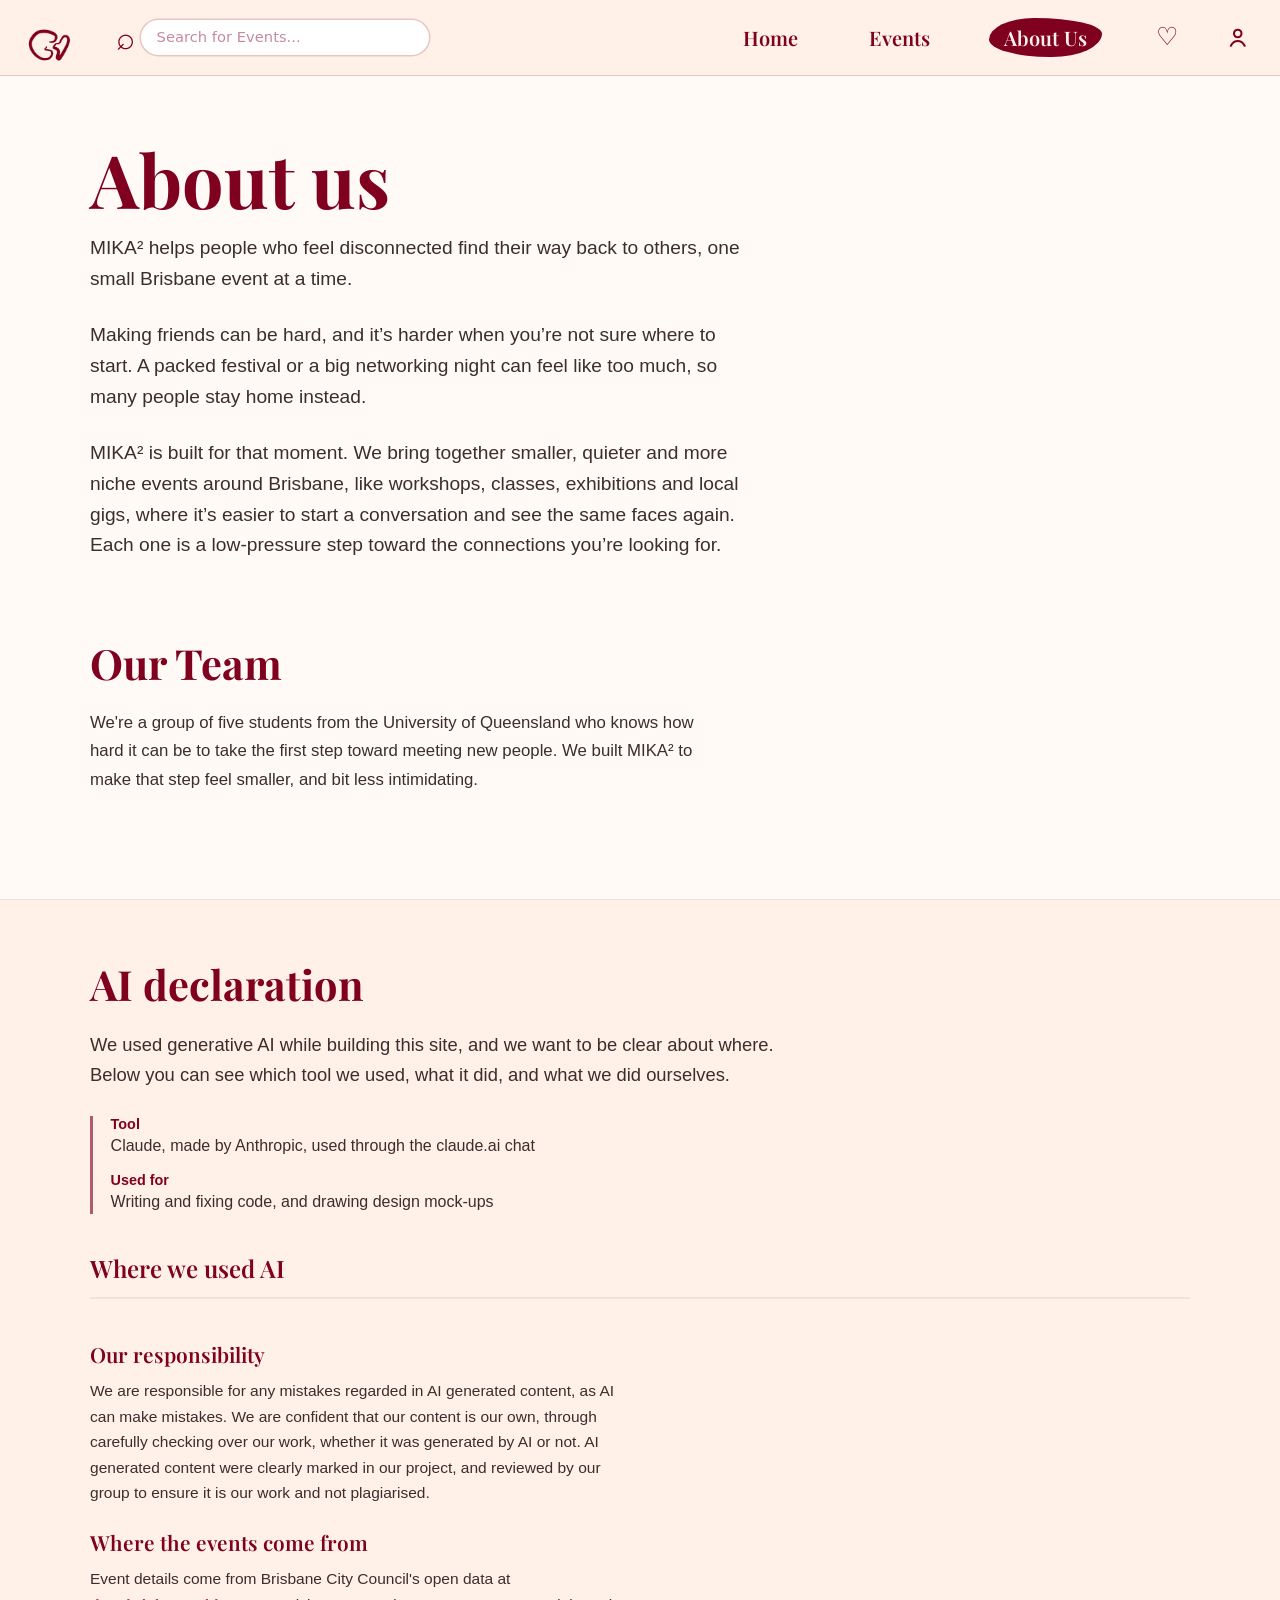
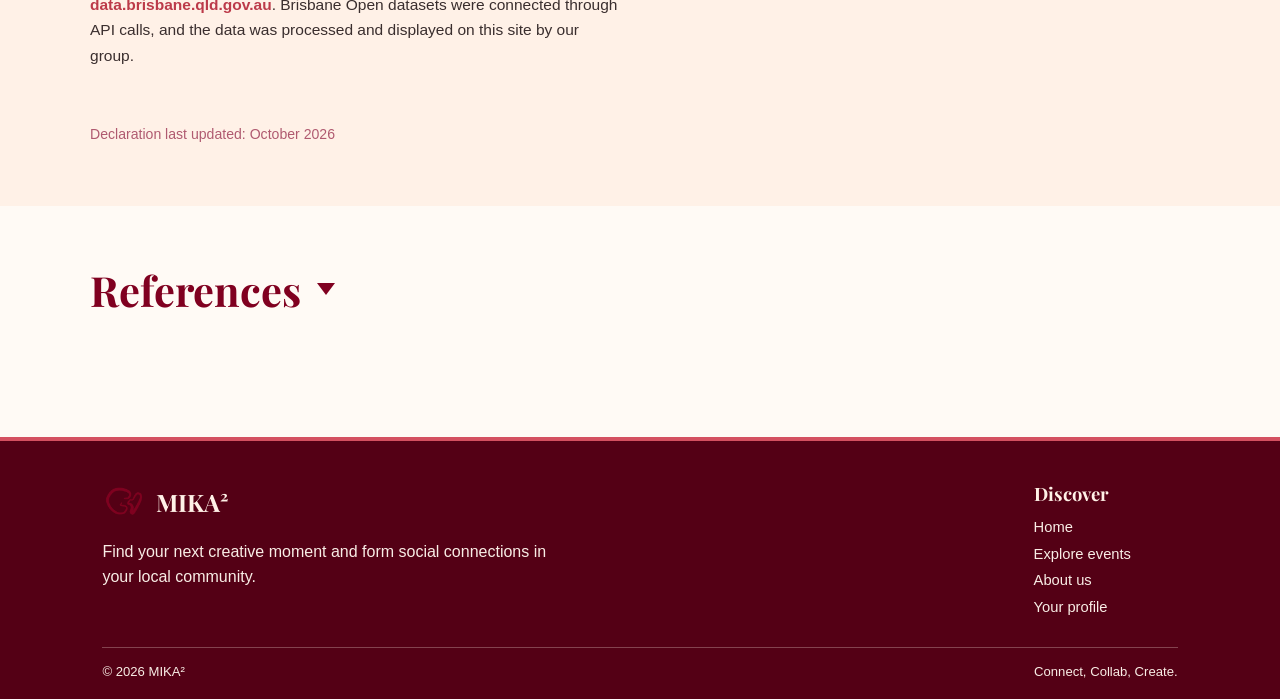
==== commit 6cabd617: "about us (our team desc.)" ====
--- a/html/aboutUs.html
+++ b/html/aboutUs.html
@@ -80,7 +80,8 @@
 
             <div class="ab-intro">
                 <p>
-                    our group introduction.
+                    We're a group of five students from the University of Queensland who knows how hard it can be to take the 
+                    first step toward meeting new people. We built MIKA² to make that step feel smaller, and bit less intimidating.
                 </p>
 
             </div>
--- a/css/style.css
+++ b/css/style.css
@@ -140,7 +140,7 @@
 .nav__link {
   font-family: "Playfair Display";
   font-weight: 600;
-  font-size: 1.05rem;
+  font-size: 20px;
   color: #800020;
   padding: 0.4rem 0.7rem;
   border-radius: 40% 60% 45% 55% / 55% 40% 60% 45%; 
@@ -1109,6 +1109,13 @@
     opacity: 1;
 }
 
+.arrow:disabled {
+    opacity: 0.35;
+    cursor: default;
+    background: transparent;
+    color: white;
+}
+
 
 /* line under heading */
 
@@ -3005,9 +3012,9 @@
 }
 
 .event-info h1.event-name {
-    margin: 0;
+    margin-left: 40px;
     font-family: "Playfair Display", serif;
-    font-size:40px;
+    font-size:45px;
     font-weight: 700;
     color: #800020;
     flex: 1;
@@ -3054,6 +3061,7 @@
     align-items: center;
     gap: 1.5rem;
     align-self: flex-start;
+    margin-left: 40px;
 }
 
 .host-avatar {
@@ -3089,7 +3097,7 @@
 
 .host-name {
     margin: 0;
-    font-size: 1.25rem;
+    font-size: 26px;
     color: #5A1827;
     font-weight: 700;
 }
@@ -3102,7 +3110,7 @@
     padding: 0.5rem 1.6rem; 
     background: #800020; 
     color: #FFFAF5;
-    font-size: 0.95rem;
+    font-size: 20px;
     font-weight: 600;
     cursor: pointer;
     flex-shrink: 0;
@@ -3113,7 +3121,7 @@
     display: flex;
     align-items: center;
     gap: 0.5rem; 
-    font-size: 0.85rem;
+    font-size: 20px;
     color: #5A1827;
 }
 
@@ -3126,7 +3134,7 @@
 .host-details .location,
 .host-details .date {
     margin: 0;
-    font-size: 0.85rem;
+    font-size: 16px;
     color: #5A1827;
 }
 
@@ -3138,12 +3146,12 @@
   z-index: 100;
   padding: 10px 0;
   align-self: flex-start; /* Add this if content-sub-nav flex impacts it */
-  margin-left: 40px;
+  margin-left: 80px;
 }
 
 .container-nav-tabs {
   display: flex;
-  gap: 20px;
+  gap: 60px;
 }
 
    /* Make the container below the nav a side-by-side flex row */
@@ -3151,7 +3159,7 @@
     display: flex;
     justify-content: space-between;
     align-items: flex-start;
-    margin-left: 40px;
+    margin-left: 80px;
 }
 
 .sub-nav {
@@ -3168,7 +3176,7 @@
 .content-sub-nav .left-side section {
   display: none;
   font-size: 20px;
-  margin-right: 300px;
+  margin-right: 180px;
   margin-left: 50px;
   margin-top: 20px;
 }
@@ -3186,7 +3194,7 @@
     flex: 0 0 30%;
     position: sticky;
     top: 20px; 
-    margin-right: 150px; 
+    margin-right: 80px; 
 }
 
 /* Card styling */
@@ -3195,7 +3203,7 @@
     padding: 30px; /* existing */
     border-radius: 20px; /* increased to match image */
     box-shadow: 0 10px 30px rgba(0, 0, 0, 0.15); /* deeper shadow matching image */
-    width: 100%;
+    width: 500px;
     color: #800020; /* base color: burgundy */
 }
 
@@ -3529,8 +3537,10 @@
 }
 .modal-close {
     position: absolute;
+    width: 35px;
+    height: 10px;
     top: 20px;
-    right: 24px;
+    right: 10px;
     background: none;
     border: none;
     font-size: 28px;
@@ -3556,17 +3566,28 @@
     justify-content: space-between;
     gap: 15px;
 }
+
+.modal-header-row .fav-btn {
+    font-size: 40px;
+    margin-top: 51%;
+}
+
+.checkout-header-row .fav-btn {
+    font-size: 40px;
+    margin-top: 72%;
+}
+
 .modal-event-title {
     margin: 0;
     font-family: "Playfair Display", serif;
-    font-size: 28px;
+    font-size: 36px;
     font-weight: 700;
     color: #800020;
 }
 
 .modal-host {
     margin: 4px 0 16px;
-    font-size: 15px;
+    font-size: 23px;
     font-weight: 600;
     color: #800020;
 }
@@ -3578,18 +3599,19 @@
     display: flex;
     flex-direction: column;
     gap: 8px;
-    font-size: 13.5px;
+    font-size: 10px;
 }
 
 .modal-details-list li {
     display: flex;
     align-items: center;
     gap: 10px;
+    font-size: 16px;
 }
 
 .modal-details-list img {
-    width: 16px;
-    height: 16px;
+    width: 26px;
+    height: 26px;
     object-fit: contain;
 }
 
@@ -3614,7 +3636,7 @@
     background: #F9EDE6;
     color: #800020;
     font-family: inherit;
-    font-size: 13px;
+    font-size: 16px;
     font-weight: 600;
     cursor: pointer;
     display: inline-flex;
@@ -3639,7 +3661,7 @@
     align-items: center;
     justify-content: space-between;
     font-weight: 600;
-    font-size: 14px;
+    font-size: 16px;
     margin-bottom: 6px;
 }
 
@@ -3651,29 +3673,22 @@
 
 .quantity-controls button {
     appearance: none;
-    background: #800020;
-    color: #FFFAF5;
+    background: #F9EDE6;
     border: none;
     border-radius: 50%;
-    width: 26px;
-    height: 26px;
+    width: 30px;
+    height: 30px;
     font-size: 16px;
     font-weight: bold;
 
     margin: 0;
     font-family: "Playfair Display", serif;
-    font-size: 18px;
+    font-size: 20px;
     color: #800020;
 }
 
-
-
-.quantity-controls button:hover {
-    background: #D45060;
-}
-
 .selection-card-price {
-    font-size: 16px;
+    font-size: 20px;
     font-weight: 700;
     color: #800020;
 }
@@ -3696,15 +3711,15 @@
 }
 
 .cart-header h3 {
-    margin: 0;
+    margin-bottom: 0 80px;
     font-family: "Playfair Display", serif;
-    font-size: 20px;
+    font-size: 28px;
 }
 
 .cart-item-row, .cart-total-row {
     display: flex;
     justify-content: space-between;
-    font-size: 14px;
+    font-size: 18px;
     font-weight: 500;
 }
 
@@ -3718,18 +3733,10 @@
     margin-top: 10px;
     height: 48px;
     font-size: 16px;
-    background-color: #C0392B; /* Deep red matching image checkout button */
-}
-
-/* Responsive adjustments */
-@media (max-width: 768px) {
-    .modal-content-grid {
-        grid-template-columns: 1fr;
-    }
-}
-/* ==========================================================
-   CHECKOUT VIEW STYLES
-   ========================================================== */
+    background-color: #800020; /* Deep red matching image checkout button */
+}
+
+/* checkout */
 .checkout-header-row {
     display: flex;
     align-items: center;
@@ -3754,7 +3761,6 @@
     margin-bottom: 10px;
 }
 
-.checkout-sub-header h3 {
 .required-note {
     font-size: 11px;
     color: #C0392B;
@@ -3919,6 +3925,7 @@
     font-size: 11px;
     color: #2E6B3A;
 }
+
 
 /* responsiveness */
 
@@ -4124,6 +4131,14 @@
 }
 .ab-hero__links { display: flex; flex-wrap: wrap; gap: 0.7rem; margin: 0; }
 
+.ab-hero {
+  padding-bottom: 1rem;
+}
+
+.ab-hero + .ab-section {
+  padding-top: 2rem;
+}
+
 .ab-pill {
   display: inline-block;
   padding: 0.7rem 1.5rem;
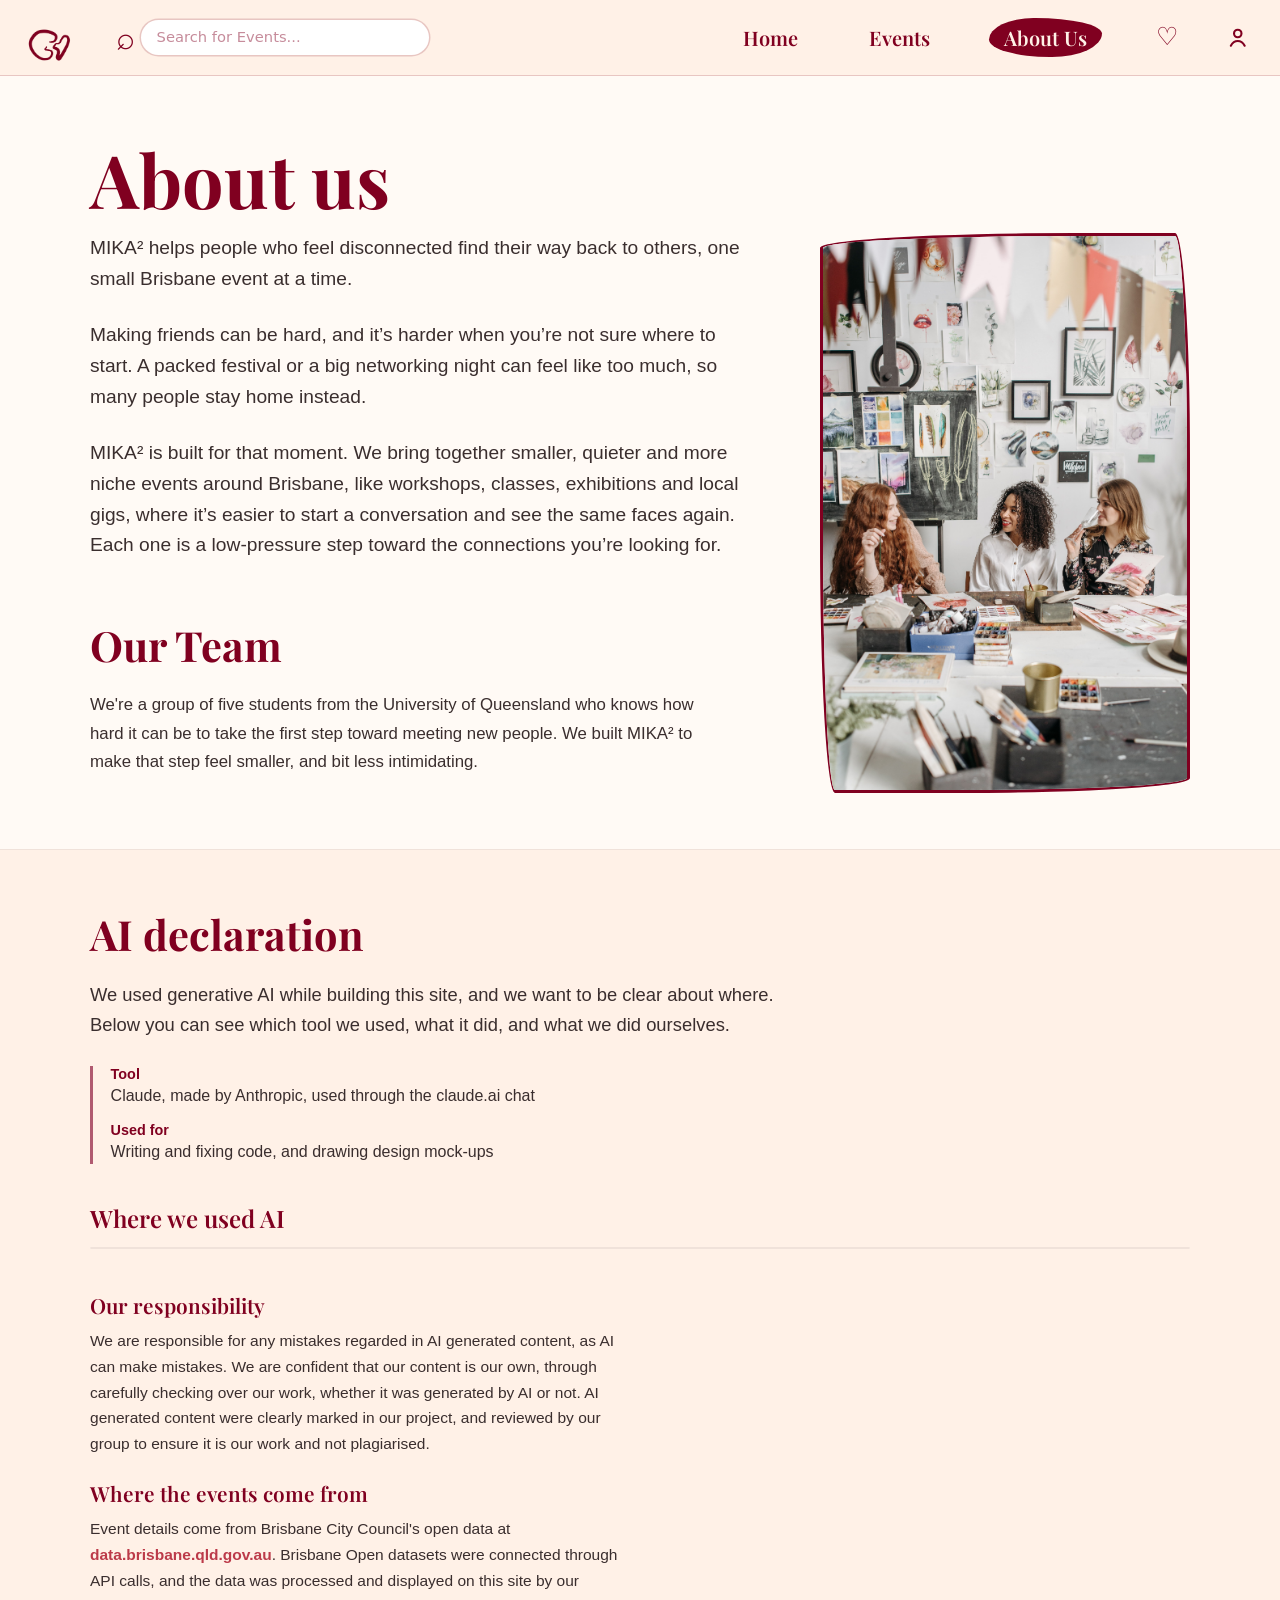
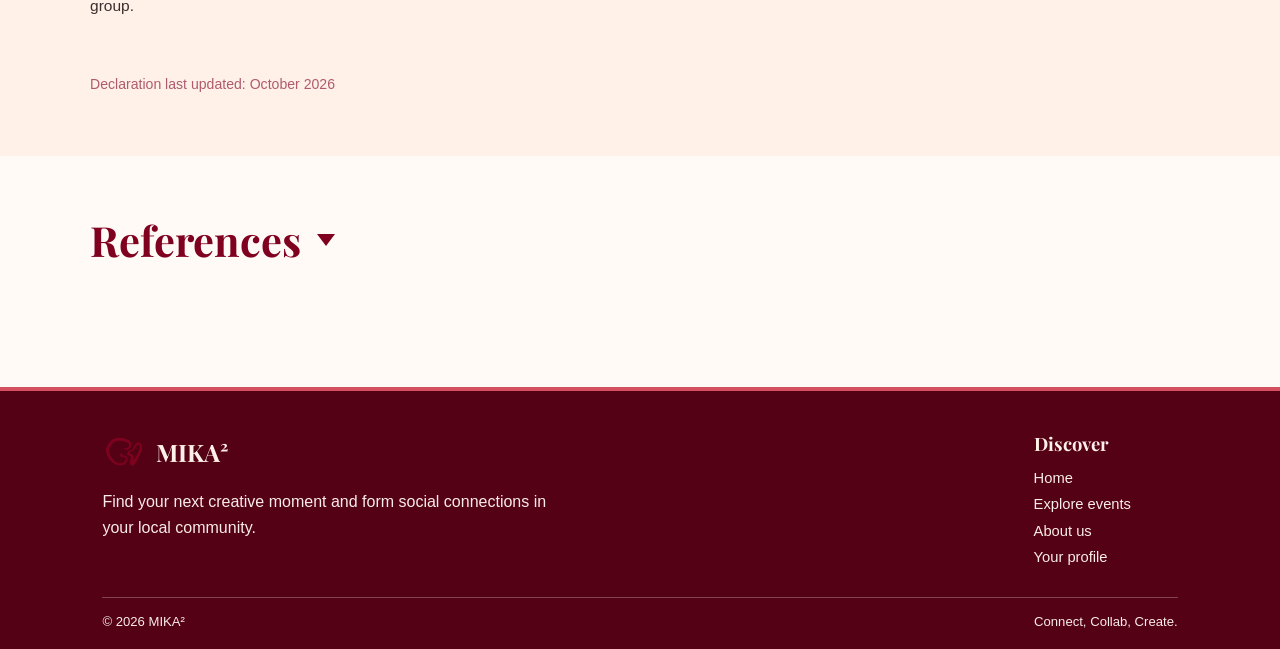
==== commit 2d77e9b3: "about us (added image and ref)" ====
--- a/html/aboutUs.html
+++ b/html/aboutUs.html
@@ -61,30 +61,33 @@
     <section class="ab-hero">
         <div class="ab-wrap">
             <h1>About us</h1>
-            <p class="ab-hero__lead">
-                MIKA² helps people who feel disconnected find their way back to others, one small Brisbane event at a time.
-            </p>
-            <p class="ab-hero__lead">
-                Making friends can be hard, and it’s harder when you’re not sure where to start. A packed festival or a big networking night can feel like too much, so many people stay home instead.
-            </p>
-            <p class="ab-hero__lead">
-                MIKA² is built for that moment. We bring together smaller, quieter and more niche events around Brisbane, like workshops, classes, exhibitions and local gigs, where it’s easier to start a conversation and see the same faces again. Each one is a low-pressure step toward the connections you’re looking for.
-            </p>
+
+            <div class="ab-hero__grid">
+                <div class="ab-hero__text">
+                    <p class="ab-hero__lead">
+                        MIKA² helps people who feel disconnected find their way back to others, one small Brisbane event at a time.</p>
+                    <p class="ab-hero__lead">
+                        Making friends can be hard, and it’s harder when you’re not sure where to start. A packed festival or a big networking night can feel like too much, so many people stay home instead.</p>
+                    <p class="ab-hero__lead">
+                        MIKA² is built for that moment. We bring together smaller, quieter and more niche events around Brisbane, like workshops, classes, exhibitions and local gigs, where it’s 
+                        easier to start a conversation and see the same faces again. Each one is a low-pressure step toward the connections you’re looking for.</p>
+                    
+                    <h2 id="group-title">Our Team</h2>
+                    <div class="ab-intro">
+                        <p> We're a group of five students from the University of Queensland who knows how hard it can be to take the 
+                            first step toward meeting new people. We built MIKA² to make that step feel smaller, and bit less intimidating.
+                        </p>
+                    </div>
+                </div>
+
+                <figure class="ab-hero__photo">
+                    <img src="../images/about-photo.jpg">
+                </figure>
+            </div>
         </div>
     </section>
 
     <!-- ===== SECTION 1: GROUP INTRODUCTION ===== -->
-    <section class="ab-section" id="group" aria-labelledby="group-title">
-        <div class="ab-wrap">
-            <h2 id="group-title">Our Team</h2>
-
-            <div class="ab-intro">
-                <p>
-                    We're a group of five students from the University of Queensland who knows how hard it can be to take the 
-                    first step toward meeting new people. We built MIKA² to make that step feel smaller, and bit less intimidating.
-                </p>
-
-            </div>
 
             <!-- people are added by about.js from the TEAM list at the top of that file -->
             <ul class="team-list" id="team-list" aria-label="Group members"></ul>
@@ -156,10 +159,14 @@
                     Bertelli, M. (2023). A thoughtful display of diverse photographs in a well-lit gallery exhibit.Pexel. https://www.pexels.com/photo/series-of-photographies-on-exhibition-15138864/ 
                 </p>
                 <p class="ab-statement">
+                    Danilyuk, P. (2021). Three women engaged in a lively art workshop surrounded by colorful drawings 	and materials. Pexel. https://www.pexels.com/photo/woman-in-white-long-sleeve-shirt-sitting-beside-woman-in-white-long-sleeve-shirt-6925368/ 
+                </p>
+                <p class="ab-statement">
                     RDNE Stock project. (2021, June 3). A woman singing while holding a violin · free stock photo. Pexels. https://www.pexels.com/photo/a-woman-singing-while-holding-a-violin-8198153/
                 </p>
                 <p class="ab-statement">
-                    Tiwari, s. (2025). API Handling in JavaScript & React: From Basics to Pro-Level. Dev Community.https://dev.to/shubhamtiwari909/mastering-api-handling-in-javascript-react-a-completeguide-45kk 
+                    Tiwari, s. (2025). API Handling in JavaScript & React: From Basics to Pro-Level. Dev Community.https://dev.to/shubhamtiwari909/mastering-api-handling-in-javascript-react-a-completeguide-45kk
+                </p>
             </details>
         </div>
     </section>
--- a/css/style.css
+++ b/css/style.css
@@ -4139,6 +4139,47 @@
   padding-top: 2rem;
 }
 
+/* text on the left, tall photo on the right */
+.ab-hero__grid {
+  display: grid;
+  grid-template-columns: minmax(0, 1.8fr) minmax(0, 1fr);
+  gap: 4rem;
+  align-items: stretch;      /* photo is as tall as the text */
+}
+
+/* the heading used to sit in .ab-section, so give it the same look here */
+.about-page .ab-hero h2 {
+  margin: 3.5rem 0 1.2rem;
+  font-family: "Playfair Display", serif;
+  font-size: clamp(2rem, 4vw, 2.6rem);
+  font-weight: 700;
+  color: var(--ab-burgundy);
+}
+
+/* the photo fills its column, whatever height the text is */
+.ab-hero__photo {
+  position: relative;
+  min-height: 320px;
+  margin: 0;
+}
+
+.ab-hero__photo img {
+  position: absolute;
+  inset: 0;
+  width: 100%;
+  height: 100%;
+  object-fit: cover;
+  border: 3px solid #800020;
+  border-radius: 255px 15px 225px 15px / 15px 225px 15px 255px;
+}
+
+@media (max-width: 820px) {
+  .ab-hero__grid {
+    grid-template-columns: 1fr;
+    gap: 2rem;
+  }
+}
+
 .ab-pill {
   display: inline-block;
   padding: 0.7rem 1.5rem;
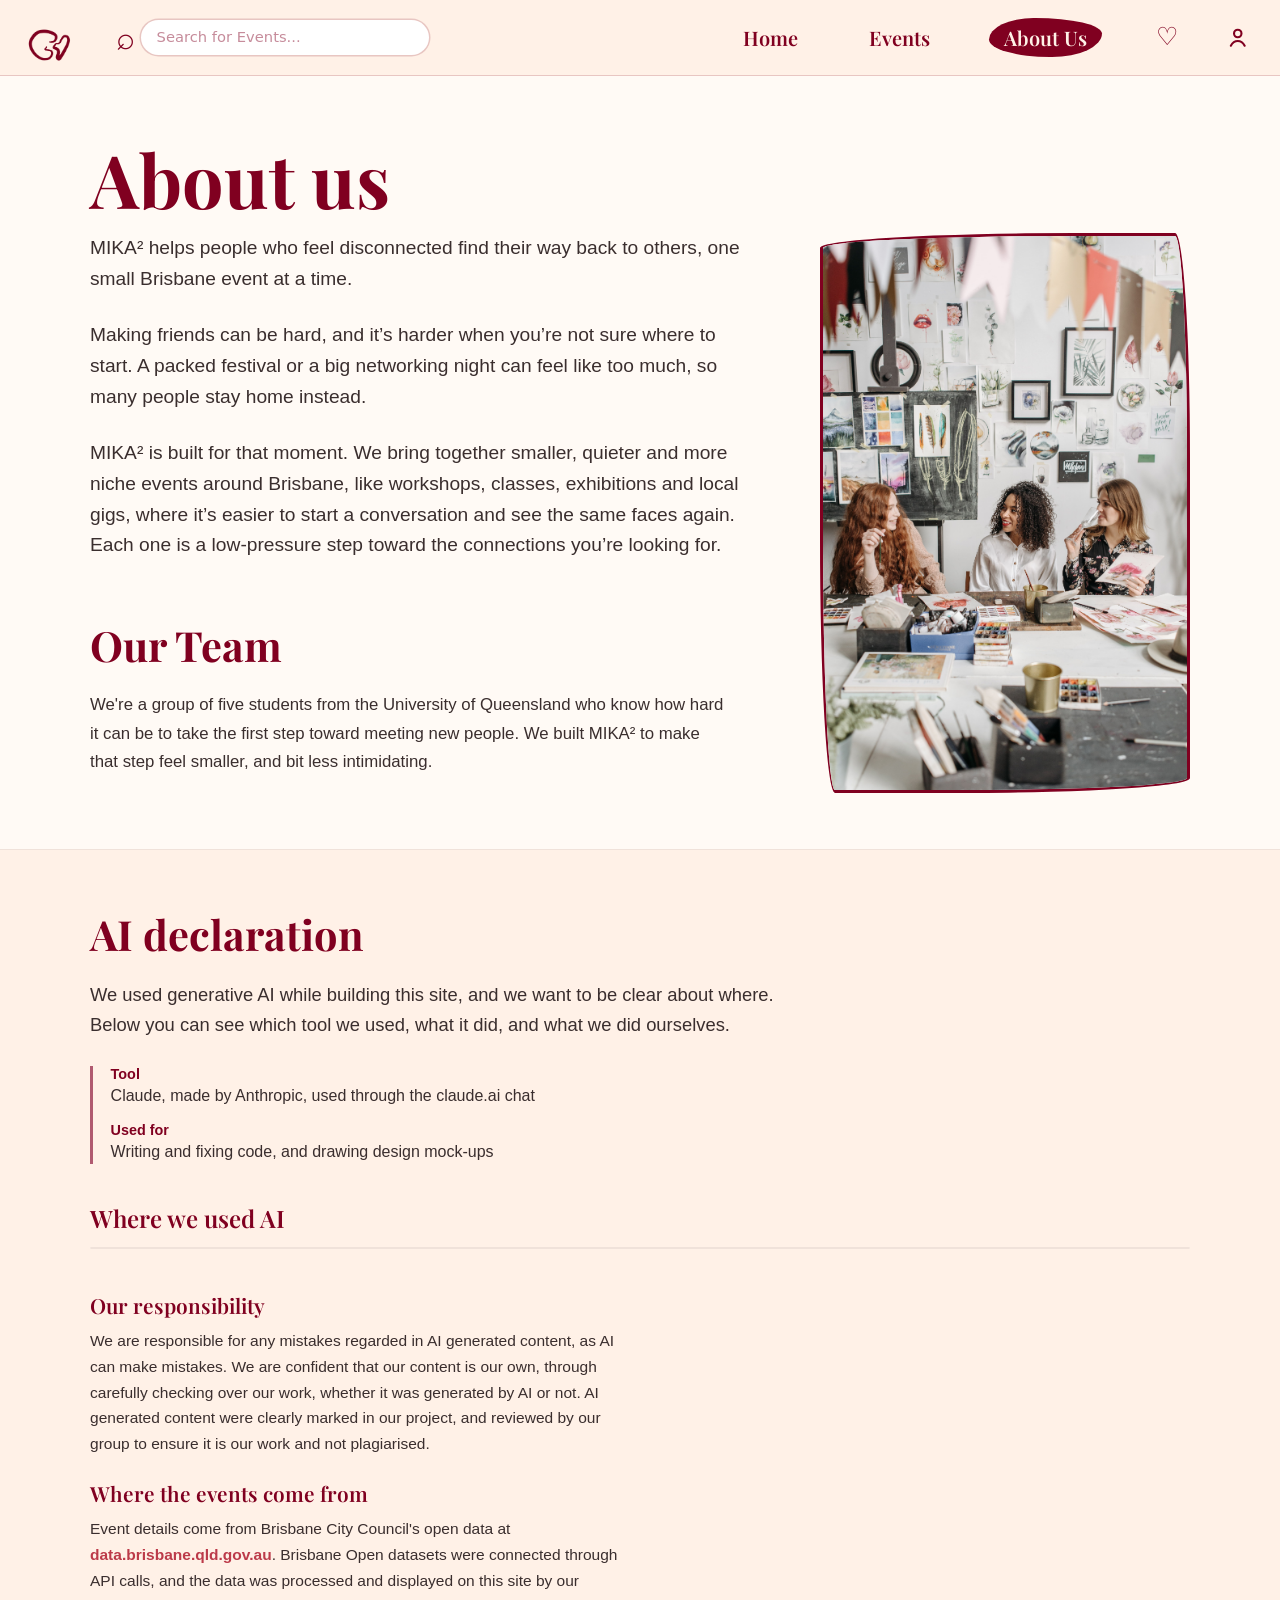
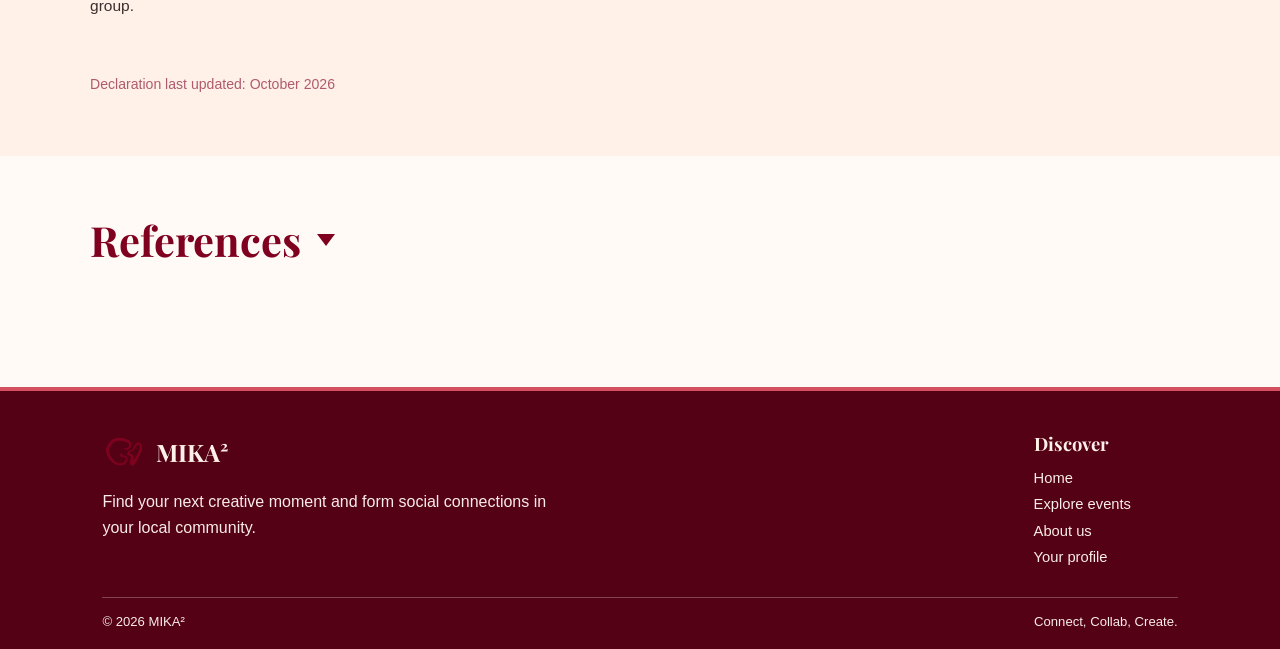
==== commit 893c20f2: "minor edit" ====
--- a/html/aboutUs.html
+++ b/html/aboutUs.html
@@ -74,7 +74,7 @@
                     
                     <h2 id="group-title">Our Team</h2>
                     <div class="ab-intro">
-                        <p> We're a group of five students from the University of Queensland who knows how hard it can be to take the 
+                        <p> We're a group of five students from the University of Queensland who know how hard it can be to take the 
                             first step toward meeting new people. We built MIKA² to make that step feel smaller, and bit less intimidating.
                         </p>
                     </div>
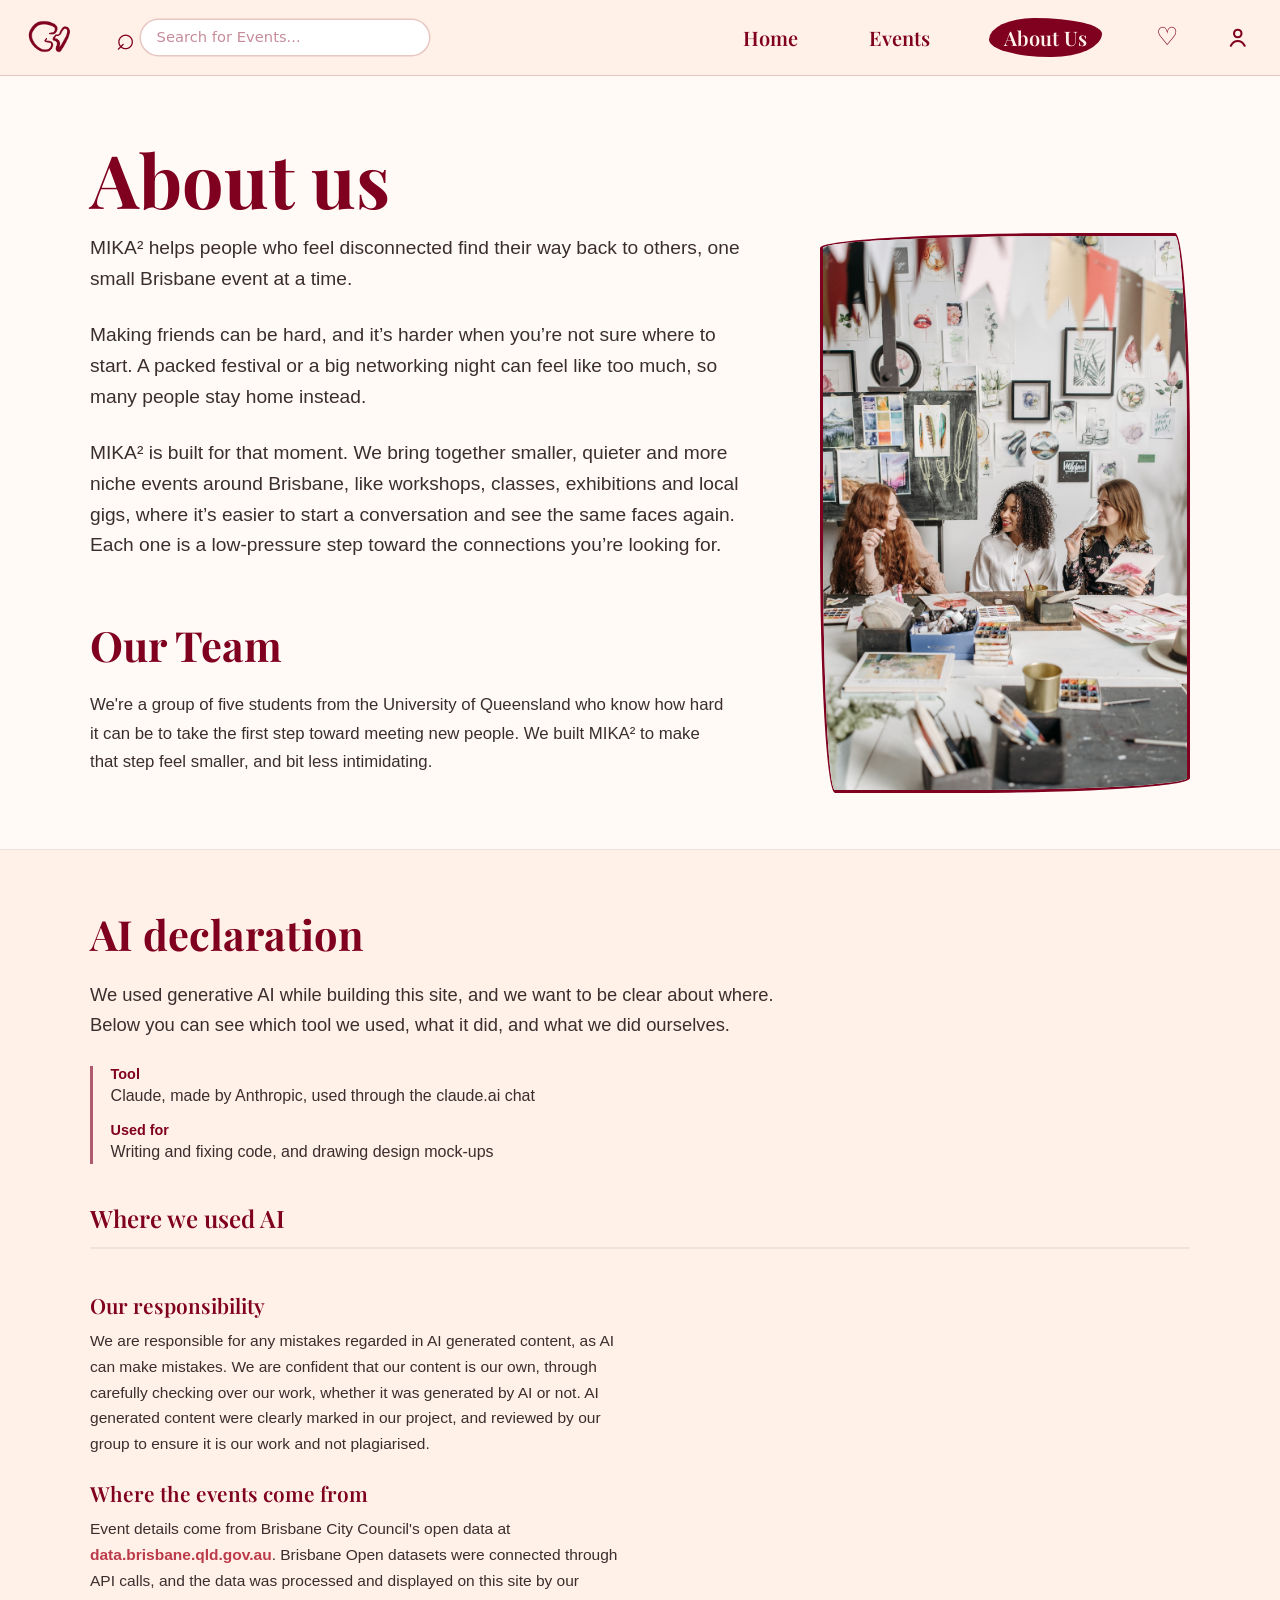
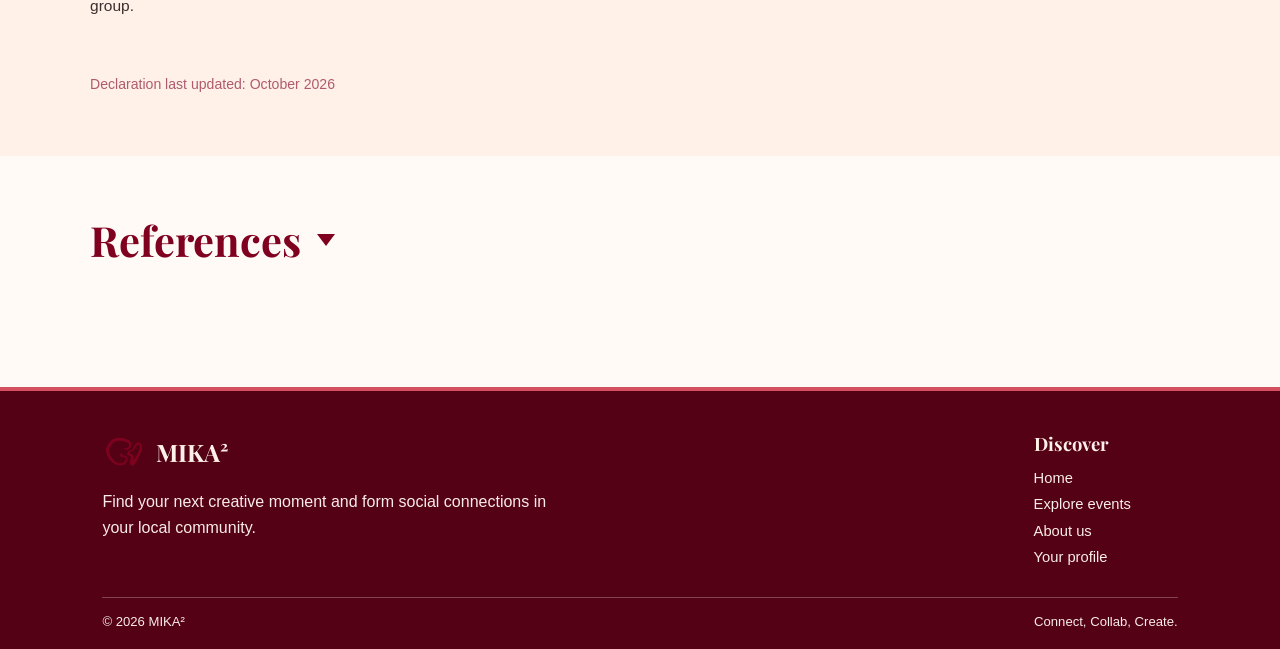
==== commit aa0f9726: "rerefence added" ====
--- a/html/aboutUs.html
+++ b/html/aboutUs.html
@@ -167,6 +167,9 @@
                 <p class="ab-statement">
                     Tiwari, s. (2025). API Handling in JavaScript & React: From Basics to Pro-Level. Dev Community.https://dev.to/shubhamtiwari909/mastering-api-handling-in-javascript-react-a-completeguide-45kk
                 </p>
+                <p class="ab-statement">
+                    W3Schools online HTML editor. (2026). W3schools.Com. https://www.w3schools.com/howto/tryit.asp?filename=tryhow_css_loader5
+                </p>
             </details>
         </div>
     </section>
--- a/css/style.css
+++ b/css/style.css
@@ -82,7 +82,7 @@
   width: 48px;
   height: 48px;
   object-fit: contain;
-  transform: translateY(8.5px);
+  transform: translateY(0);
 }
 
 .search {
@@ -1276,6 +1276,245 @@
 }
 
 
+
+/* DISCUSSION-BOARD STYLES*/
+
+.board { font-family: "Work Sans", sans-serif; color: #3A2E2E; }
+.board h2 {
+  margin: 0 0 0.3rem;
+  font-family: "Playfair Display", serif;
+  font-size: 1.6rem;
+  color: #800020;
+}
+.board__intro { margin: 0 0 1.2rem; font-size: 0.9rem; color: #B05A70; }
+.board [hidden] { display: none !important; }
+.board .visually-hidden { position: absolute; left: -9999px; }
+
+/* ---------- avatars ---------- */
+.board-avatar {
+  display: grid;
+  place-content: center;
+  flex: none;
+  width: 42px;
+  height: 42px;
+  border-radius: 50%;
+  font-size: 0.85rem;
+  font-weight: 600;
+  color: #800020;
+}
+
+/* ---------- composer ---------- */
+.board-composer {
+  display: flex;
+  gap: 0.9rem;
+  padding: 1rem;
+  margin-bottom: 1.4rem;
+  border-radius: 16px;
+  background: #FFF0E8;
+}
+.board-composer__main { flex: 1; min-width: 0; }
+
+.board-composer textarea {
+  width: 100%;
+  box-sizing: border-box;
+  min-height: 84px;
+  padding: 0.8rem 1rem;
+  border: 1px solid #F0E2DA;
+  border-radius: 14px;
+  background: #FFFAF5;
+  font-family: "Work Sans", sans-serif;
+  font-size: 0.95rem;
+  color: #3A2E2E;
+  resize: vertical;
+}
+.board-composer textarea::placeholder { color: #D0A5B0; }
+.board-composer textarea:focus,
+.board-reply-input:focus { outline: 2px solid #D45060; outline-offset: 1px; }
+
+.board-composer__row {
+  display: flex;
+  flex-wrap: wrap;
+  align-items: center;
+  gap: 0.8rem;
+  margin-top: 0.7rem;
+}
+
+/* topic chips (radio buttons that look like pills) */
+.board-tags { display: flex; flex-wrap: wrap; gap: 0.4rem; margin-right: auto; }
+.board-tags label { position: relative; cursor: pointer; }
+.board-tags input { position: absolute; opacity: 0; inset: 0; margin: 0; cursor: pointer; }
+.board-tags span {
+  display: inline-block;
+  padding: 0.3rem 0.85rem;
+  border: 1px solid #E3B4BF;
+  border-radius: 999px;
+  background: #FFFAF5;
+  font-size: 0.8rem;
+  color: #800020;
+  transition: background 0.15s ease, color 0.15s ease;
+}
+.board-tags input:checked + span { background: #800020; border-color: #800020; color: #FFFAF5; }
+.board-tags input:focus-visible + span { outline: 2px solid #D45060; outline-offset: 2px; }
+
+.board-counter { font-size: 0.8rem; color: #B05A70; }
+.board-error { margin: 0.5rem 0 0; font-size: 0.82rem; color: #b3261e; }
+.board-error:empty { display: none; }
+
+/* buttons */
+.board-btn {
+  appearance: none;
+  padding: 0.55rem 1.5rem;
+  border: none;
+  border-radius: 999px;
+  background: #C1384D;
+  font-family: "Work Sans", sans-serif;
+  font-size: 0.9rem;
+  font-weight: 600;
+  color: #FFFAF5;
+  cursor: pointer;
+  transition: background 0.2s ease;
+}
+.board-btn:hover { background: #800020; }
+.board-btn--small { padding: 0.4rem 1.1rem; font-size: 0.82rem; }
+
+/* ---------- toolbar (count + sort) ---------- */
+.board-toolbar {
+  display: flex;
+  flex-wrap: wrap;
+  align-items: center;
+  justify-content: space-between;
+  gap: 0.8rem;
+  margin-bottom: 1rem;
+}
+#board-count { font-size: 0.85rem; color: #B05A70; }
+
+.board-sort { display: flex; gap: 0.4rem; }
+.board-sort button {
+  appearance: none;
+  padding: 0.35rem 0.95rem;
+  border: 1px solid #E8D8D2;
+  border-radius: 999px;
+  background: transparent;
+  font-family: "Work Sans", sans-serif;
+  font-size: 0.82rem;
+  color: #800020;
+  cursor: pointer;
+  transition: background 0.15s ease, color 0.15s ease;
+}
+.board-sort button:hover { background: #FFF0E8; }
+.board-sort button.is-active { background: #800020; border-color: #800020; color: #FFFAF5; }
+
+/* ---------- posts ---------- */
+.board-list { display: flex; flex-direction: column; gap: 1rem; }
+
+.board-post {
+  display: flex;
+  gap: 0.9rem;
+  padding: 1rem 1.1rem;
+  border: 1px solid #F0E2DA;
+  border-radius: 16px;
+  background: #FFFAF5;
+}
+.board-post__body { flex: 1; min-width: 0; }
+
+.board-post__head { display: flex; flex-wrap: wrap; align-items: center; gap: 0.5rem; }
+.board-author { font-size: 0.95rem; color: #800020; }
+.board-time { font-size: 0.78rem; color: #B05A70; }
+.board-you {
+  padding: 0 0.5rem;
+  border-radius: 999px;
+  background: #E3B4BF;
+  font-size: 0.7rem;
+  font-weight: 600;
+  color: #800020;
+}
+.board-tag {
+  margin-left: auto;
+  padding: 0.12rem 0.7rem;
+  border-radius: 999px;
+  background: #FFF0E8;
+  font-size: 0.74rem;
+  color: #C1384D;
+}
+
+.board-post__text {
+  margin: 0.45rem 0 0.2rem;
+  font-size: 0.95rem;
+  line-height: 1.5;
+  overflow-wrap: anywhere;
+  white-space: pre-wrap;
+}
+
+.board-post__actions { display: flex; align-items: center; gap: 0.5rem; margin-top: 0.4rem; }
+.board-action {
+  appearance: none;
+  padding: 0.25rem 0.8rem;
+  border: 1px solid #E8D8D2;
+  border-radius: 999px;
+  background: transparent;
+  font-family: "Work Sans", sans-serif;
+  font-size: 0.82rem;
+  color: #800020;
+  cursor: pointer;
+  transition: background 0.15s ease;
+}
+.board-action:hover { background: #FFF0E8; }
+.board-action.is-active { background: #FFF0E8; border-color: #C1384D; color: #C1384D; }
+
+.board-link {
+  appearance: none;
+  margin-left: auto;
+  padding: 0;
+  border: none;
+  background: none;
+  font-family: "Work Sans", sans-serif;
+  font-size: 0.8rem;
+  color: #B05A70;
+  text-decoration: underline;
+  cursor: pointer;
+}
+.board-link:hover { color: #800020; }
+.board-reply .board-link { margin: 0.2rem 0 0; display: block; }
+
+button:focus-visible { outline: 2px solid #D45060; outline-offset: 2px; }
+
+/* ---------- replies ---------- */
+.board-replies {
+  display: flex;
+  flex-direction: column;
+  gap: 0.8rem;
+  margin-top: 0.9rem;
+  padding: 0.8rem 0 0 0.9rem;
+  border-left: 2px solid #F0E2DA;
+}
+.board-reply { display: flex; gap: 0.7rem; }
+.board-reply .board-avatar { width: 32px; height: 32px; font-size: 0.7rem; }
+.board-reply__body { flex: 1; min-width: 0; }
+.board-reply .board-post__text { margin-top: 0.2rem; font-size: 0.9rem; }
+
+.board-reply-form { display: flex; gap: 0.5rem; margin-top: 0.8rem; }
+.board-reply-input {
+  flex: 1;
+  min-width: 0;
+  padding: 0.5rem 1rem;
+  border: 1px solid #E8D8D2;
+  border-radius: 999px;
+  background: #FFFAF5;
+  font-family: "Work Sans", sans-serif;
+  font-size: 0.9rem;
+  color: #3A2E2E;
+}
+
+.board-empty { padding: 1.5rem 0; text-align: center; color: #B05A70; }
+
+/* ---------- small screens ---------- */
+@media (max-width: 600px) {
+  .board-composer { flex-direction: column; }
+  .board-composer > .board-avatar { display: none; }
+  .board-post { padding: 0.9rem; }
+  .board-tag { margin-left: 0; }
+}
+
 /*******profile page*****/
 
 
@@ -1959,6 +2198,14 @@
   border-radius: 12px;
   background: linear-gradient(135deg, #E8D8D2, #D45060);   /* placeholder: the APIs have no images */
 }
+.fav-item__image img {
+  position: absolute;
+  inset: 0;
+  width: 100%;
+  height: 100%;
+  object-fit: cover;
+  border-radius: 12px;
+}
 .fav-item__badge {
   position: absolute;
   top: 8px;
@@ -1972,6 +2219,7 @@
   color: #800020;
   font-family: "Work Sans", sans-serif;
   line-height: 1.1;
+  z-index: 1;
 }
 .fav-item__badge strong { font-size: 1.5rem; }
 .fav-item__badge span { font-size: 0.75rem; }
@@ -2039,6 +2287,9 @@
   transition: background 0.2s ease;
 }
 .fav-item__view:hover { background: #540015; }
+
+
+.fav-item__badge { z-index: 1; }   /* keep the date badge on top of the photo */
 
 #favourites-empty {
   padding: 2rem 0;
@@ -2553,6 +2804,8 @@
   padding: 1.2rem;
   border-radius: 18px;
   background: #FFF6F0;
+  
+  
 }
 .cal-panel__label { margin: 0; font-size: 0.68rem; font-weight: 700; letter-spacing: 0.08em; color: #B05A70; }
 .cal-panel__date {
@@ -2566,11 +2819,11 @@
   align-self: flex-start;
   margin-top: -0.3rem;
   padding: 2px 12px;
-  border-radius: 999px;
-  background: #BC3A49;
   font-size: 0.7rem;
   font-weight: 700;
-  color: #FFFFFF;
+  color: #800020;
+  font-family: "Work Sans", sans-serif;
+  
 }
 
 .cal-event {
@@ -2687,6 +2940,34 @@
 }
 .cal-add:hover:not(:disabled) { background: #800020; color: #FFFFFF; }
 .cal-add:disabled { opacity: 0.45; cursor: not-allowed; }
+
+
+/* selected day panel */
+.calendar-panel {                 /* was .cal-panel */
+  display: flex;
+  flex-direction: column;
+  gap: 0.8rem;
+  padding: 1.2rem;
+  border-radius: 18px;
+  background: #FFF6F0;
+}
+.calendar-panel__label {          /* was .cal-panel__label */
+  margin: 0; font-size: 0.68rem; font-weight: 700; letter-spacing: 0.08em; color: #B05A70; font-family: "Work Sans", sans-serif;
+}
+.calendar-panel__date {           /* was .cal-panel__date  <- this is your Monday, 19 October */
+  margin: -0.4rem 0 0;
+  font-family: "Playfair Display", serif;
+  font-size: 1.4rem;
+  font-weight: 600;
+  color: #800020;
+}
+
+.cal-heart {
+  border: none;
+  background: transparent;
+}
+.cal-heart:hover { background: transparent; }
+.cal-heart.is-active { border-color: transparent; }
 
 /* ---------- small screens ---------- */
 @media (max-width: 900px) {
@@ -3891,7 +4172,7 @@
     background: #E8D8D2;
 }
 
-}
+
 
 .or-divider::before { left: 0; }
 .or-divider::after { right: 0; }
@@ -4430,4 +4711,319 @@
 @media (prefers-reduced-motion: reduce) {
   .ledger-body, .ledger-toggle__chevron, .ledger-body__inner { transition: none; }
   html:has(.about-page) { scroll-behavior: auto; }
+}
+
+/* chat-room.css
+   A static "chat room" version of the Discussion Board (HTML + CSS only, no JavaScript).
+   Link it AFTER style.css:
+     <link rel="stylesheet" href="../css/style.css">
+     <link rel="stylesheet" href="../css/chat-room.css">
+   Palette: #800020 burgundy, #BC3A49 red, #FFF1E7 peach, #FFF6F0 light peach,
+            #FFFAF5 cream, #F0E2DA border, #B05A70 rose, #3A2E2E text */
+
+.chat-room,
+.room-panel {
+  font-family: "Work Sans", Arial, sans-serif;
+  color: #3A2E2E;
+}
+.chat-room p,
+.room-panel p { margin: 0; }
+
+.chat-sr { position: absolute; left: -9999px; }
+
+/* ---------- the chat window ----------
+   (no "display" on the root: your tab rules in style.css switch #board between none and block) */
+.chat-room {
+  width: 100%;
+  max-width: 560px;
+  box-sizing: border-box;
+  border: 1px solid #F0E2DA;
+  border-radius: 18px;
+  background: #FFFFFF;
+  overflow: hidden;
+}
+
+/* header */
+.chat-head {
+  display: flex;
+  align-items: center;
+  gap: 12px;
+  padding: 14px 18px;
+  background: #FFF1E7;
+}
+.chat-head__icon {
+  display: grid;
+  place-content: center;
+  flex: none;
+  width: 42px;
+  height: 42px;
+  border-radius: 50%;
+  background: #800020;
+}
+.chat-head__title {
+  font-family: "Playfair Display", serif;
+  font-size: 1.2rem;
+  font-weight: 600;
+  line-height: 1.2;
+  color: #800020;
+}
+.chat-head__sub { font-size: 0.78rem; color: #B05A70; }
+
+.chat-online {
+  display: inline-flex;
+  align-items: center;
+  gap: 7px;
+  margin-left: auto;
+  padding: 4px 12px;
+  border-radius: 999px;
+  background: #FFFFFF;
+  font-size: 0.8rem;
+  font-weight: 500;
+  color: #800020;
+}
+.chat-online__dot { width: 8px; height: 8px; border-radius: 50%; background: #3E9B64; }
+
+/* pinned message from the host */
+.chat-pin {
+  display: flex;
+  gap: 9px;
+  align-items: flex-start;
+  padding: 10px 18px;
+  border-bottom: 1px solid #F0E2DA;
+  background: #FFF6F0;
+  font-size: 0.82rem;
+  line-height: 1.45;
+}
+.chat-pin svg { flex: none; margin-top: 2px; }
+.chat-pin strong { color: #800020; }
+
+/* messages: scrolls if more are added */
+.chat-messages {
+  display: flex;
+  flex-direction: column;
+  gap: 14px;
+  max-height: 520px;
+  margin: 0;
+  padding: 16px 18px;
+  list-style: none;
+  overflow-y: auto;
+}
+.chat-messages:focus-visible { outline: 2px solid #D45060; outline-offset: -2px; }
+
+.chat-day {
+  display: flex;
+  align-items: center;
+  gap: 12px;
+  font-size: 0.78rem;
+  color: #B05A70;
+}
+.chat-day::before,
+.chat-day::after { content: ""; flex: 1; height: 1px; background: #F0E2DA; }
+
+.chat-system { text-align: center; font-size: 0.78rem; color: #B05A70; }
+
+/* one message */
+.chat-msg { display: flex; align-items: flex-end; gap: 10px; }
+.chat-col { display: flex; flex-direction: column; gap: 4px; min-width: 0; }
+
+.chat-avatar {
+  display: grid;
+  place-content: center;
+  flex: none;
+  width: 40px;
+  height: 40px;
+  border-radius: 50%;
+  font-size: 0.78rem;
+  font-weight: 600;
+  color: #800020;
+}
+.chat-avatar--rose   { background: #E3B4BF; }
+.chat-avatar--peach  { background: #F2C9B8; }
+.chat-avatar--pink   { background: #D9A0AC; }
+.chat-avatar--sand   { background: #EBCFC4; }
+.chat-avatar--plum   { background: #C98A9A; }
+.chat-avatar--host   { background: #800020; color: #FFF1E7; }
+
+.chat-meta { display: flex; flex-wrap: wrap; align-items: center; gap: 7px; }
+.chat-name { font-size: 0.85rem; font-weight: 600; color: #800020; }
+.chat-time { font-size: 0.75rem; color: #B05A70; }
+.chat-tag {
+  padding: 1px 10px;
+  border-radius: 999px;
+  background: #F4D3D8;
+  font-size: 0.7rem;
+  font-weight: 500;
+  color: #800020;
+}
+.chat-host {
+  padding: 1px 10px;
+  border-radius: 999px;
+  background: #800020;
+  font-size: 0.7rem;
+  font-weight: 600;
+  color: #FFFFFF;
+}
+
+.chat-bubble {
+  max-width: 340px;
+  padding: 10px 15px;
+  border-radius: 4px 18px 18px 18px;
+  background: #FFF1E7;
+  font-size: 0.92rem;
+  line-height: 1.5;
+  overflow-wrap: anywhere;
+}
+.chat-quote {
+  margin-bottom: 6px;
+  padding-left: 10px;
+  border-left: 3px solid #E3B4BF;
+  font-size: 0.8rem;
+  color: #8A6A70;
+}
+
+.chat-reaction {
+  display: inline-flex;
+  align-items: center;
+  align-self: flex-start;
+  gap: 5px;
+  padding: 2px 10px;
+  border: 1px solid #F0D5CC;
+  border-radius: 999px;
+  background: #FFFFFF;
+  font-size: 0.75rem;
+  font-weight: 500;
+  color: #BC3A49;
+}
+
+/* your own message (right-aligned) */
+.chat-msg--me { flex-direction: column; align-items: flex-end; gap: 4px; }
+.chat-msg--me .chat-bubble {
+  border-radius: 18px 18px 4px 18px;
+  background: #800020;
+  color: #FFFFFF;
+}
+
+/* quick replies */
+.chat-chips {
+  display: flex;
+  gap: 8px;
+  padding: 10px 18px;
+  border-top: 1px solid #F0E2DA;
+  overflow-x: auto;
+  scrollbar-width: thin;
+}
+.chat-chip {
+  appearance: none;
+  flex: none;
+  padding: 6px 14px;
+  border: 1px solid #E3B4BF;
+  border-radius: 999px;
+  background: #FFFFFF;
+  font-family: inherit;
+  font-size: 0.8rem;
+  font-weight: 500;
+  color: #800020;
+  cursor: pointer;
+  transition: background 0.15s ease;
+}
+.chat-chip:hover { background: #FFF1E7; }
+
+/* message box */
+.chat-composer { display: flex; align-items: center; gap: 10px; padding: 10px 18px 18px; }
+.chat-input {
+  flex: 1;
+  min-width: 0;
+  height: 48px;
+  box-sizing: border-box;
+  padding: 0 20px;
+  border: 1px solid #E8D8D2;
+  border-radius: 999px;
+  background: #FFFAF5;
+  font-family: inherit;
+  font-size: 0.92rem;
+  color: #3A2E2E;
+}
+.chat-input::placeholder { color: #B58E96; }
+.chat-send {
+  appearance: none;
+  display: grid;
+  place-content: center;
+  flex: none;
+  width: 48px;
+  height: 48px;
+  border: none;
+  border-radius: 50%;
+  background: #BC3A49;
+  cursor: pointer;
+  transition: background 0.2s ease;
+}
+.chat-send:hover { background: #800020; }
+
+.chat-room button:focus-visible,
+.chat-input:focus-visible { outline: 2px solid #D45060; outline-offset: 2px; }
+
+/* ---------- "In the room" panel (goes under the booking card) ---------- */
+.room-panel {
+  box-sizing: border-box;
+  margin-top: 1.5rem;
+  padding: 22px 24px 24px;
+  border-radius: 18px;
+  background: #FFF6F0;
+}
+/* only on the Discussion Board tab (when your tab script marks #board as .active) */
+.content-sub-nav:not(:has(#board.active)) .room-panel { display: none; }
+
+/* The right column is sticky, and with the panel added it is taller than the screen, so its
+   bottom could never be scrolled into view. On the Discussion Board tab let it scroll normally. */
+.content-sub-nav:has(#board.active) .right-side { position: static; }
+
+.room-panel__title {
+  font-family: "Playfair Display", serif;
+  font-size: 1.3rem;
+  font-weight: 600;
+  color: #800020;
+}
+.room-panel__sub { margin-top: 2px; font-size: 0.85rem; color: #5A4A4A; }
+
+.room-avatars { display: flex; align-items: center; margin: 16px 0; }
+.room-avatars .chat-avatar { width: 44px; height: 44px; border: 2px solid #FFF6F0; }
+.room-avatars .chat-avatar + .chat-avatar { margin-left: -10px; }
+
+.room-hello { margin-bottom: 18px; padding: 16px; border-radius: 14px; background: #FFFFFF; }
+.room-hello__title { font-size: 0.95rem; font-weight: 600; color: #800020; }
+.room-hello__text { margin: 3px 0 12px; font-size: 0.88rem; line-height: 1.5; color: #5A4A4A; }
+.room-hello__btn {
+  appearance: none;
+  padding: 9px 22px;
+  border: none;
+  border-radius: 999px;
+  background: #BC3A49;
+  font-family: inherit;
+  font-size: 0.9rem;
+  font-weight: 600;
+  color: #FFFFFF;
+  cursor: pointer;
+  transition: background 0.2s ease;
+}
+.room-hello__btn:hover { background: #800020; }
+
+.room-rules__title { margin-bottom: 8px; font-size: 0.95rem; font-weight: 600; color: #800020; }
+.room-rules ul { display: flex; flex-direction: column; gap: 8px; margin: 0; padding: 0; list-style: none; }
+.room-rules li { display: flex; gap: 9px; align-items: flex-start; font-size: 0.88rem; line-height: 1.45; }
+.room-rules li::before {
+  content: "";
+  flex: none;
+  width: 7px;
+  height: 7px;
+  margin-top: 7px;
+  border-radius: 50%;
+  background: #BC3A49;
+}
+
+/* ---------- small screens ---------- */
+@media (max-width: 600px) {
+  .chat-room { max-width: 100%; }
+  .chat-bubble { max-width: 100%; }
+  .chat-head, .chat-pin, .chat-messages, .chat-chips { padding-left: 14px; padding-right: 14px; }
+  .chat-composer { padding: 10px 14px 14px; }
 }
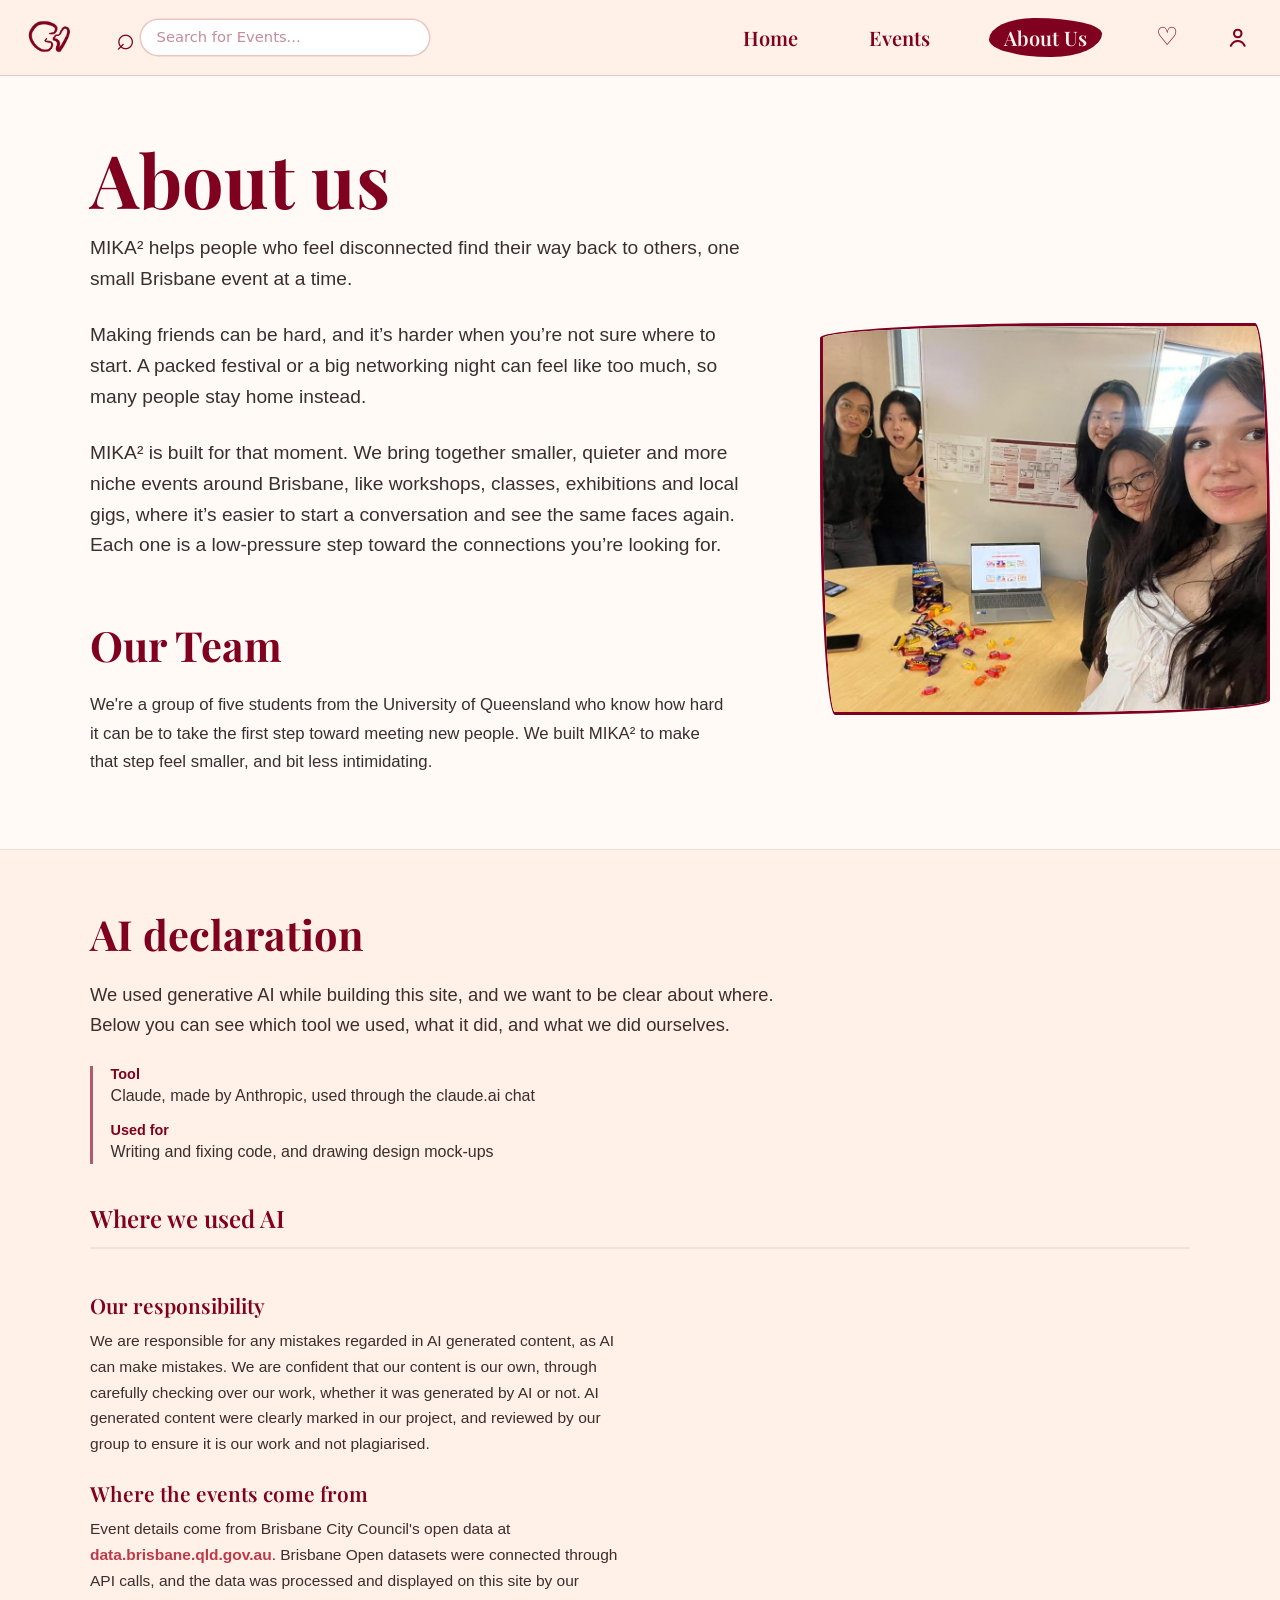
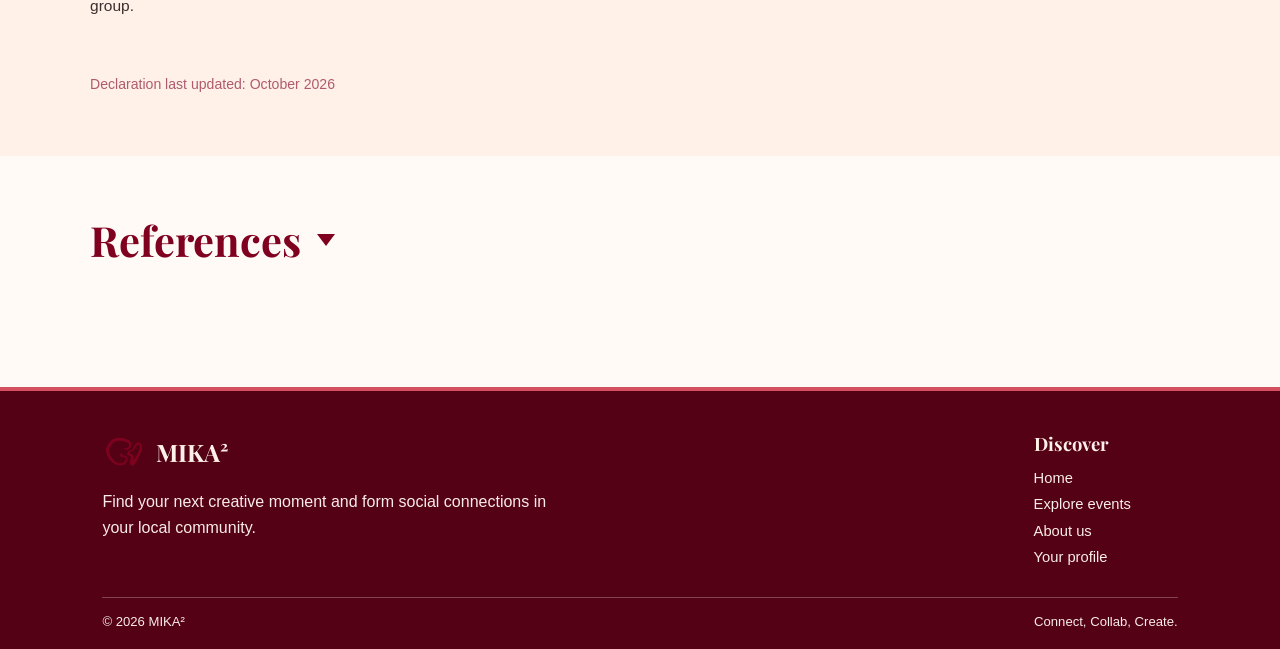
==== commit 916f0bcf: "changed page-loader js and  added page-loader css" ====
--- a/html/aboutUs.html
+++ b/html/aboutUs.html
@@ -1,6 +1,8 @@
 <!DOCTYPE html>
 <html lang="en">
 <head>
+    <link rel="stylesheet" href="../css/page-loader-circle.css">
+    <script src="../js/page-loader.js"></script>
     <meta charset="UTF-8">
     <meta name="viewport" content="width=device-width, initial-scale=1.0">
     <title>MIKA² - About Us</title>
@@ -198,6 +200,7 @@
     </div>
 </footer>
 
+<script src="https://code.jquery.com/jquery-3.7.1.min.js"></script>
 <script src="../js/about.js"></script>
 <script src="../js/profile-dropDown.js"></script>
 </body>
--- a/css/page-loader-circle.css
+++ b/css/page-loader-circle.css
@@ -0,0 +1,89 @@
+/* page-loader-circle.css
+   Styles for the loading overlay built by page-loader-circle.js.
+   Link this in <head> BEFORE the script:
+   <link rel="stylesheet" href="../css/page-loader-circle.css"> */
+
+#mika-loader {
+  position: fixed;
+  inset: 0;
+  z-index: 2147483000;
+  display: flex;
+  align-items: center;
+  justify-content: center;
+  background: rgba(255, 250, 245, .78);
+  -webkit-backdrop-filter: blur(6px);
+  backdrop-filter: blur(6px);
+  opacity: 0;
+  visibility: hidden;
+  pointer-events: none;
+  transition: opacity .3s ease, visibility 0s linear .3s;
+}
+
+#mika-loader.is-visible {
+  opacity: 1;
+  visibility: visible;
+  pointer-events: auto;
+  transition: opacity .3s ease;
+}
+
+#mika-loader .mika-loader__box {
+  display: flex;
+  flex-direction: column;
+  align-items: center;
+  gap: 1.25rem;
+  text-align: center;
+  color: #800020;
+  font-family: 'Work Sans', system-ui, sans-serif;
+}
+
+#mika-loader .mika-loader__mark {
+  position: relative;
+  width: 130px;
+  height: 130px;
+  display: grid;
+  place-items: center;
+}
+
+#mika-loader .mika-loader__mark img {
+  width: 84px;
+  height: auto;
+  animation: mikaPulse 1.6s ease-in-out infinite;
+}
+
+#mika-loader .mika-loader__ring {
+  position: absolute;
+  inset: 0;
+  border-radius: 50%;
+  border: 3px solid rgba(128, 0, 32, .12);
+  border-top-color: #800020;
+  animation: mikaSpin 1.1s linear infinite;
+}
+
+#mika-loader .mika-loader__name {
+  margin: 0;
+  font-family: 'Playfair Display', Georgia, serif;
+  font-size: 1.6rem;
+  font-weight: 600;
+  letter-spacing: .04em;
+}
+
+#mika-loader .mika-loader__text {
+  margin: 0;
+  font-size: .95rem;
+  color: #D45060;
+}
+
+#mika-loader .mika-loader__dots span {
+  animation: mikaBlink 1.4s infinite both;
+}
+#mika-loader .mika-loader__dots span:nth-child(2) { animation-delay: .2s; }
+#mika-loader .mika-loader__dots span:nth-child(3) { animation-delay: .4s; }
+
+@keyframes mikaSpin  { to { transform: rotate(360deg); } }
+@keyframes mikaPulse { 0%, 100% { transform: scale(.92); opacity: .85; } 50% { transform: scale(1.05); opacity: 1; } }
+@keyframes mikaBlink { 0%, 80%, 100% { opacity: .2; } 40% { opacity: 1; } }
+
+@media (prefers-reduced-motion: reduce) {
+  #mika-loader * { animation: none !important; }
+  #mika-loader { transition: none !important; }
+}
--- a/css/style.css
+++ b/css/style.css
@@ -3808,7 +3808,7 @@
 }
 
 .modal-container {
-    position: relative;
+    position: relative; 
     background: #FFFAF5;
     border-radius: 28px;
     width: min(95%, 860px);
@@ -3816,6 +3816,20 @@
     box-shadow: 0 20px 50px rgba(58, 46, 46, 0.25);
     color: #800020;
 }
+
+/* Anchor the favorite button to the bottom-right of the modal container */
+.modal-overlay .modal-header-row .fav-btn,
+.modal-overlay .checkout-header-row .fav-btn {
+    position: absolute !important;
+    bottom: 10px !important;
+    right: 10px !important;
+    top: auto !important;
+    left: auto !important;
+    margin: 0 !important;
+    font-size: 36px !important;
+    z-index: 10 !important;
+}
+
 .modal-close {
     position: absolute;
     width: 35px;
@@ -3846,16 +3860,6 @@
     align-items: center;
     justify-content: space-between;
     gap: 15px;
-}
-
-.modal-header-row .fav-btn {
-    font-size: 40px;
-    margin-top: 51%;
-}
-
-.checkout-header-row .fav-btn {
-    font-size: 40px;
-    margin-top: 72%;
 }
 
 .modal-event-title {
@@ -4440,15 +4444,16 @@
 /* the photo fills its column, whatever height the text is */
 .ab-hero__photo {
   position: relative;
-  min-height: 320px;
+  width: 450px;
   margin: 0;
 }
 
 .ab-hero__photo img {
   position: absolute;
+  margin-top: 20%;
   inset: 0;
   width: 100%;
-  height: 100%;
+  height: 70%;
   object-fit: cover;
   border: 3px solid #800020;
   border-radius: 255px 15px 225px 15px / 15px 225px 15px 255px;
